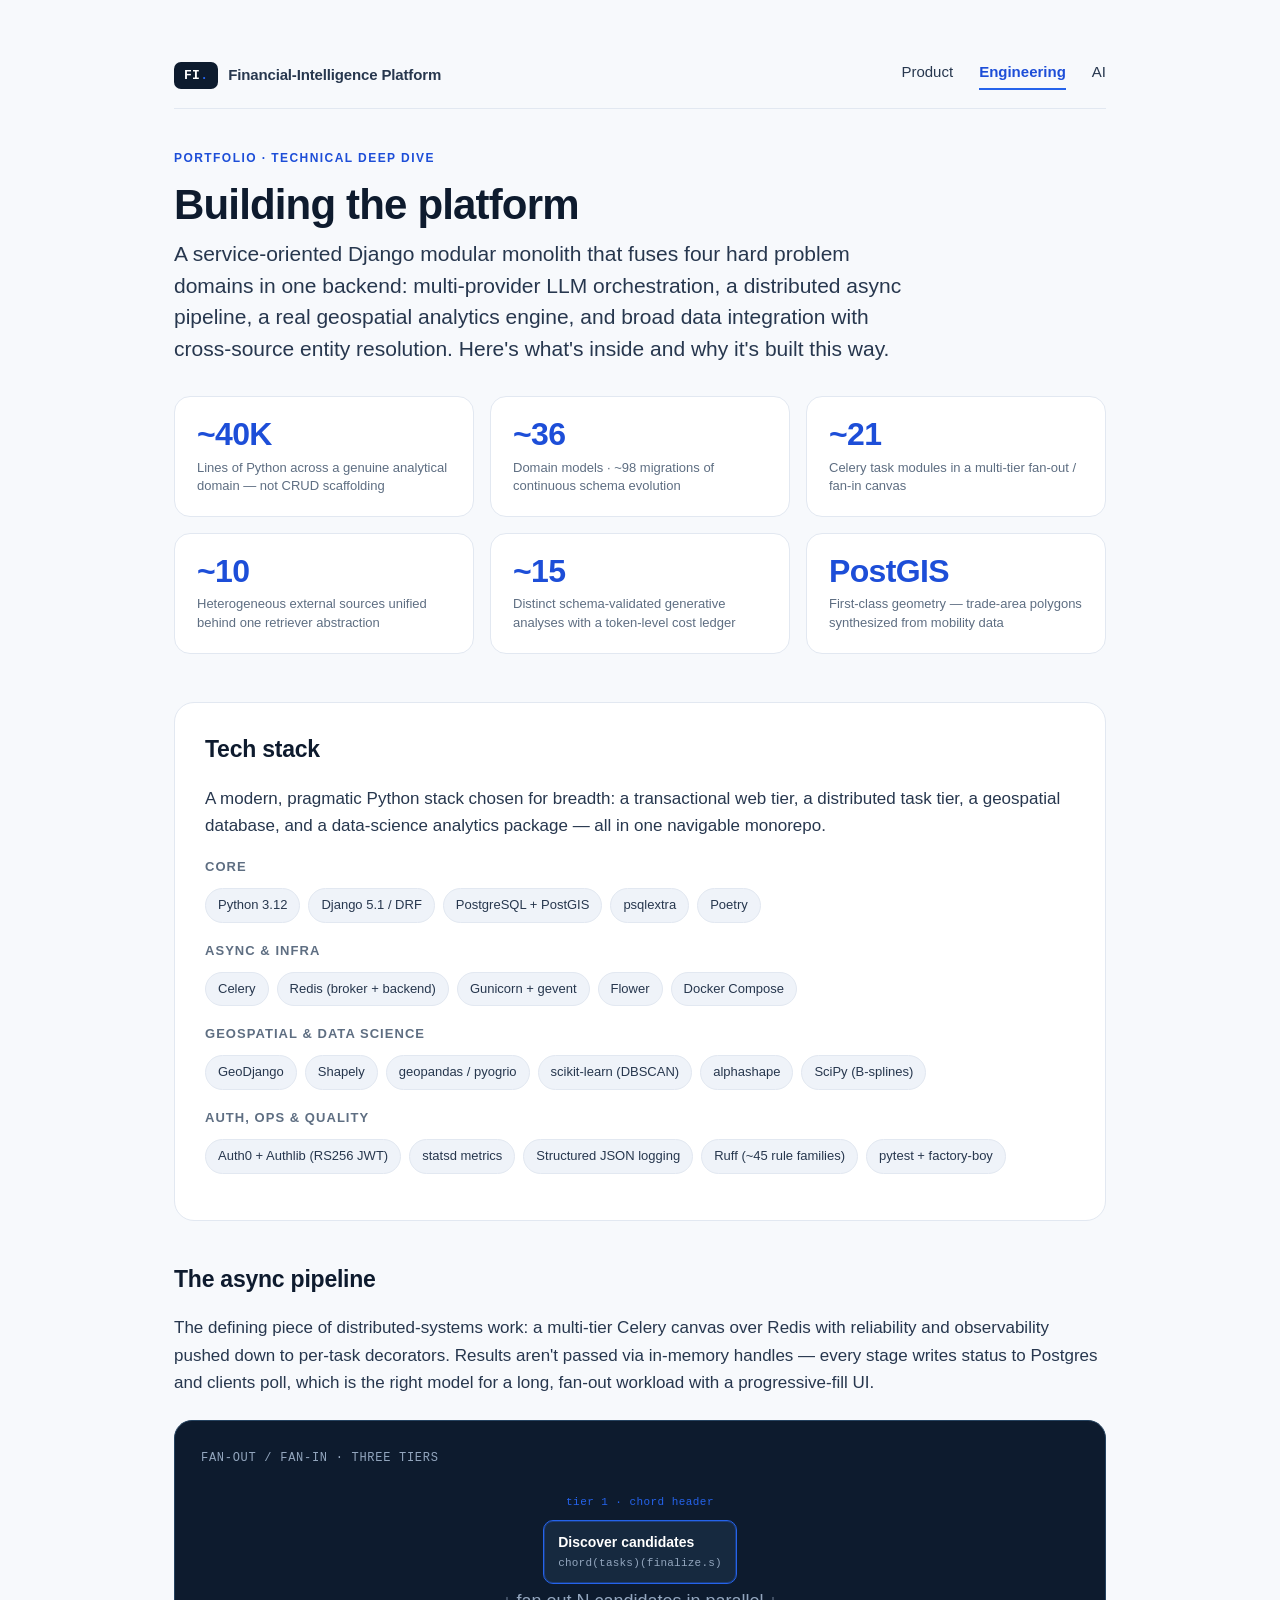
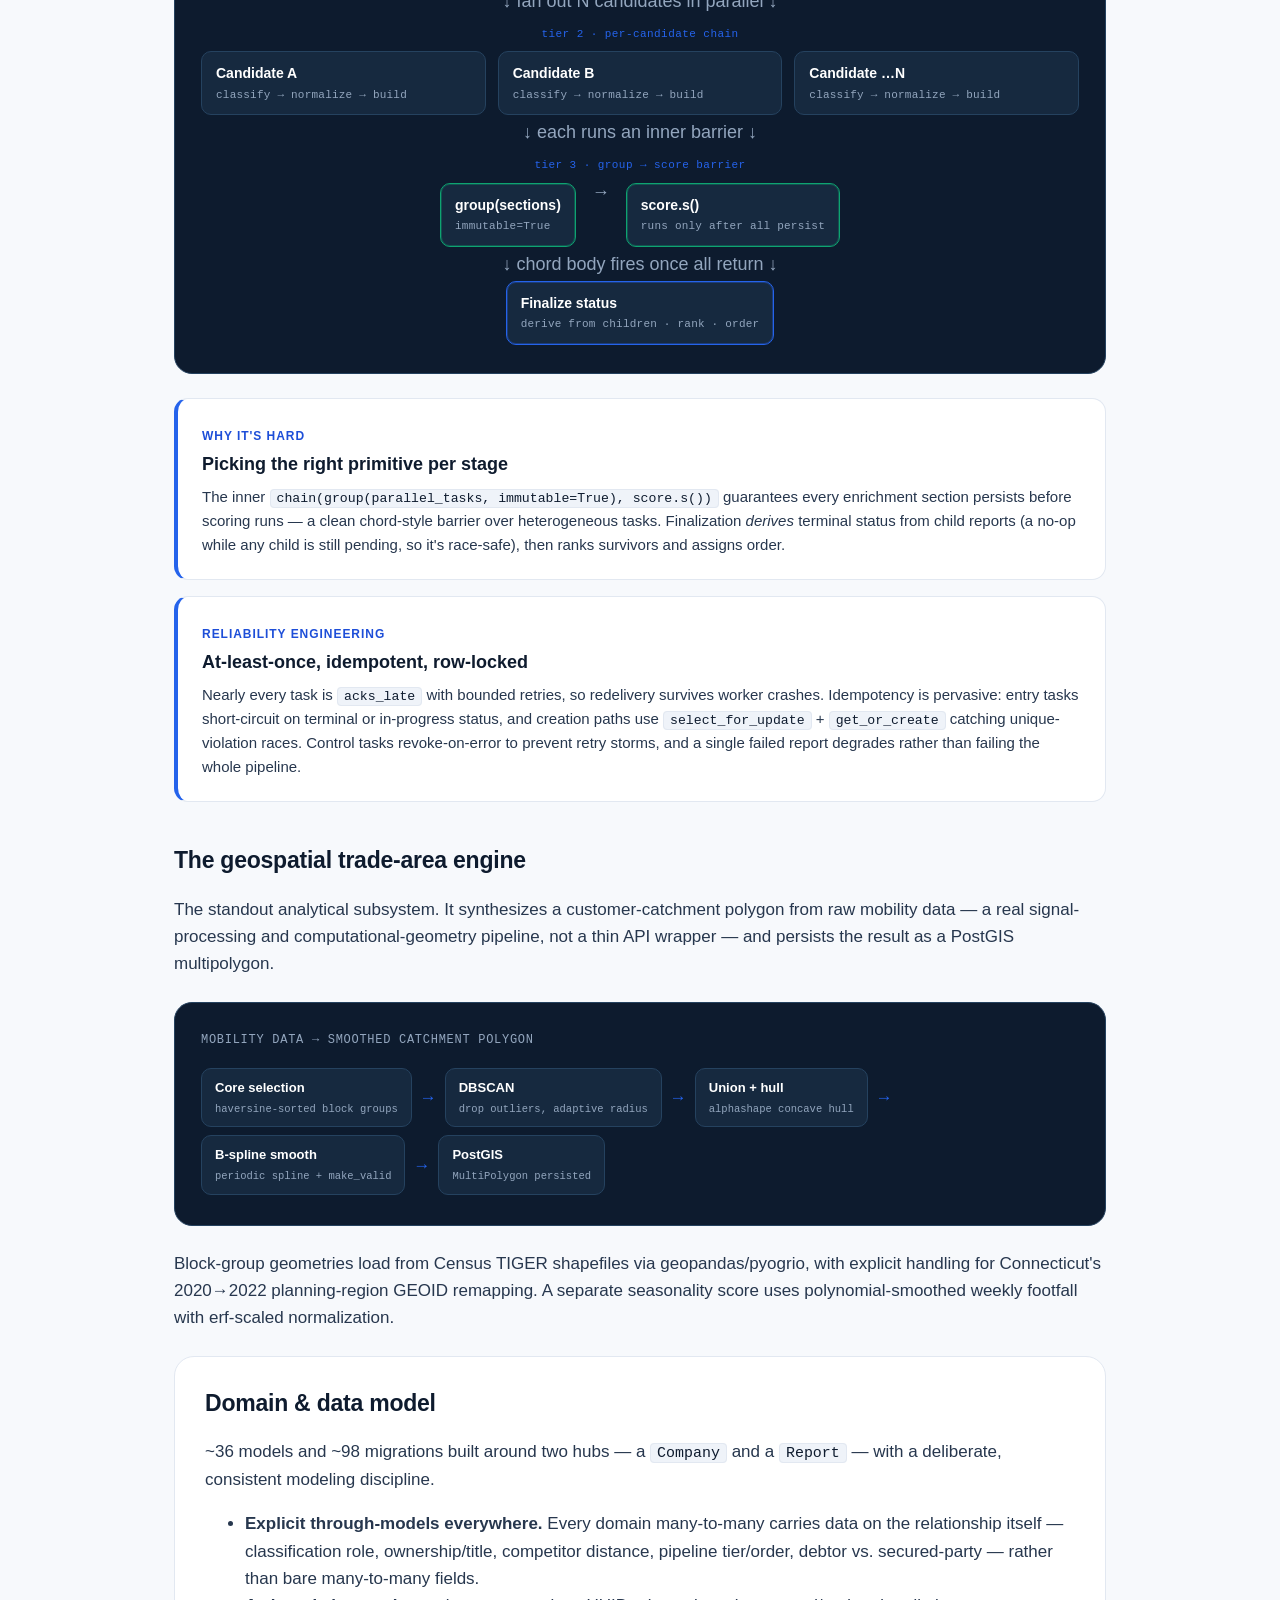
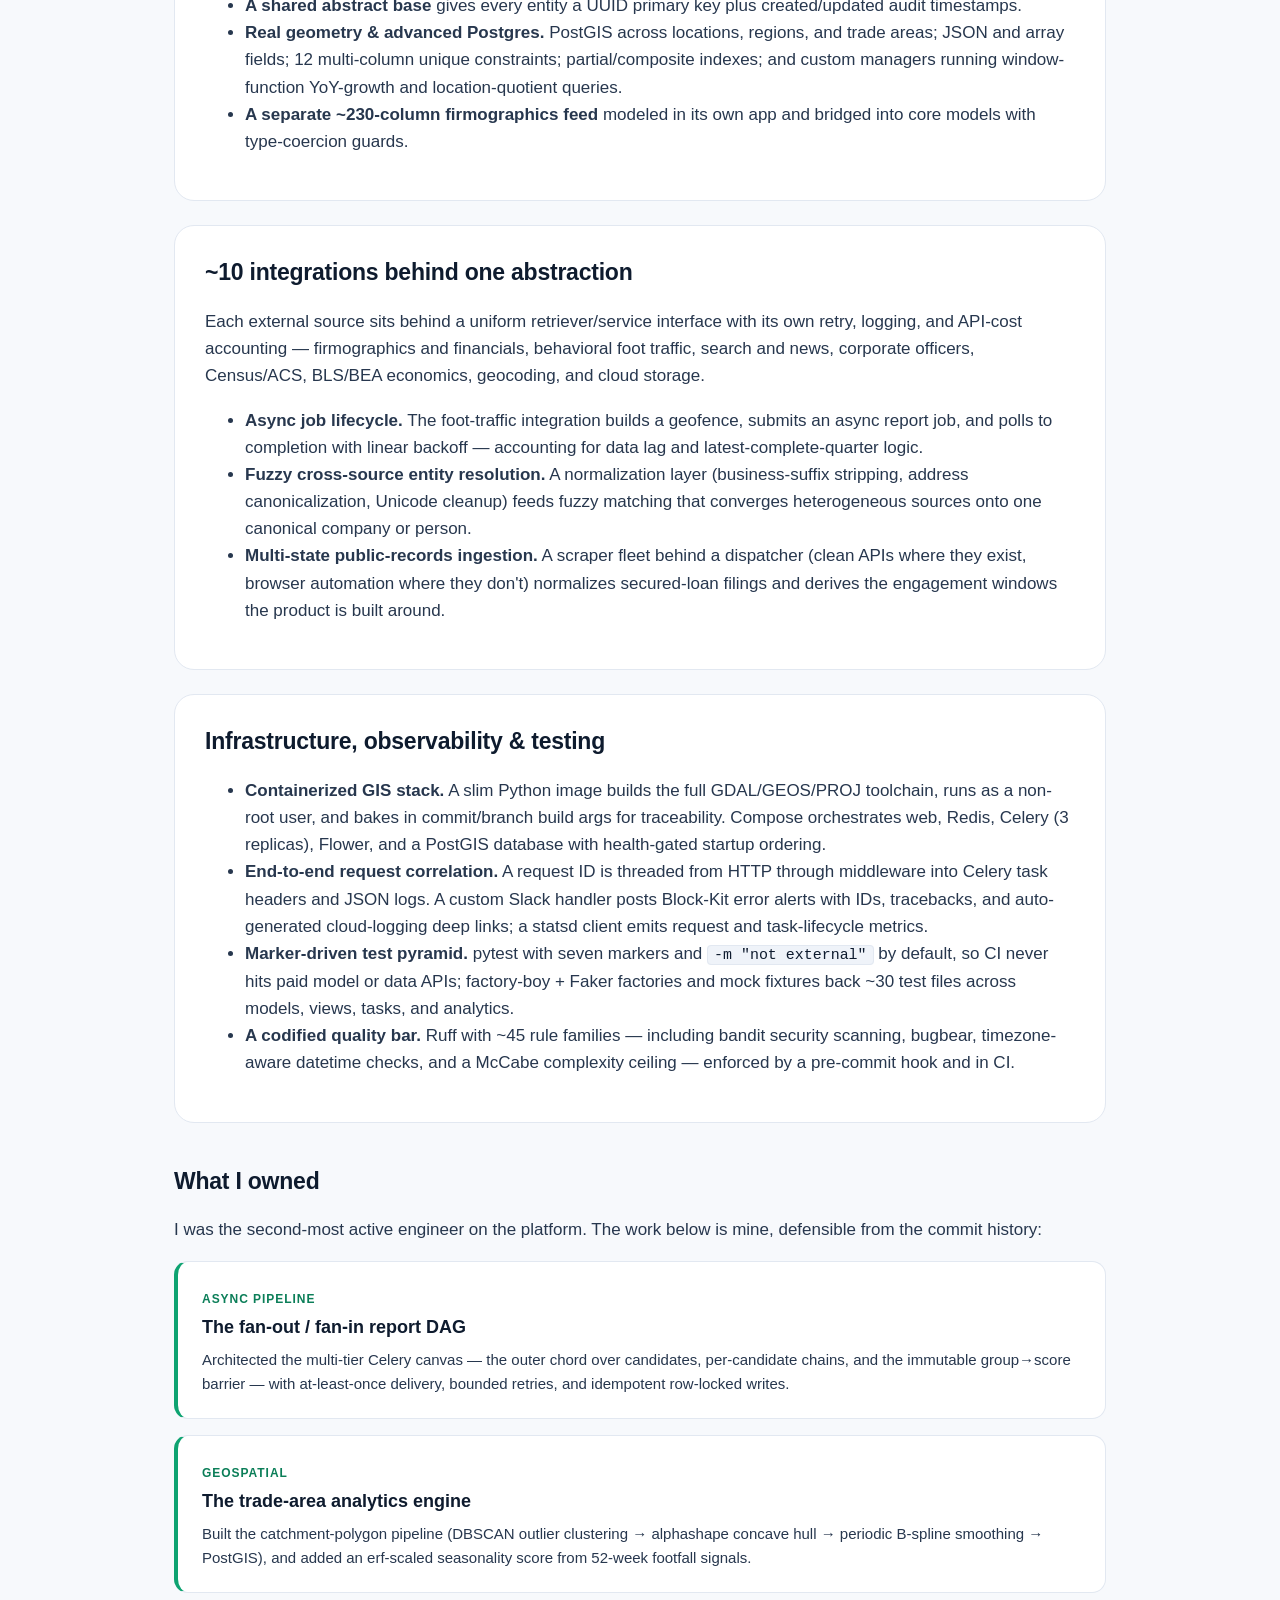
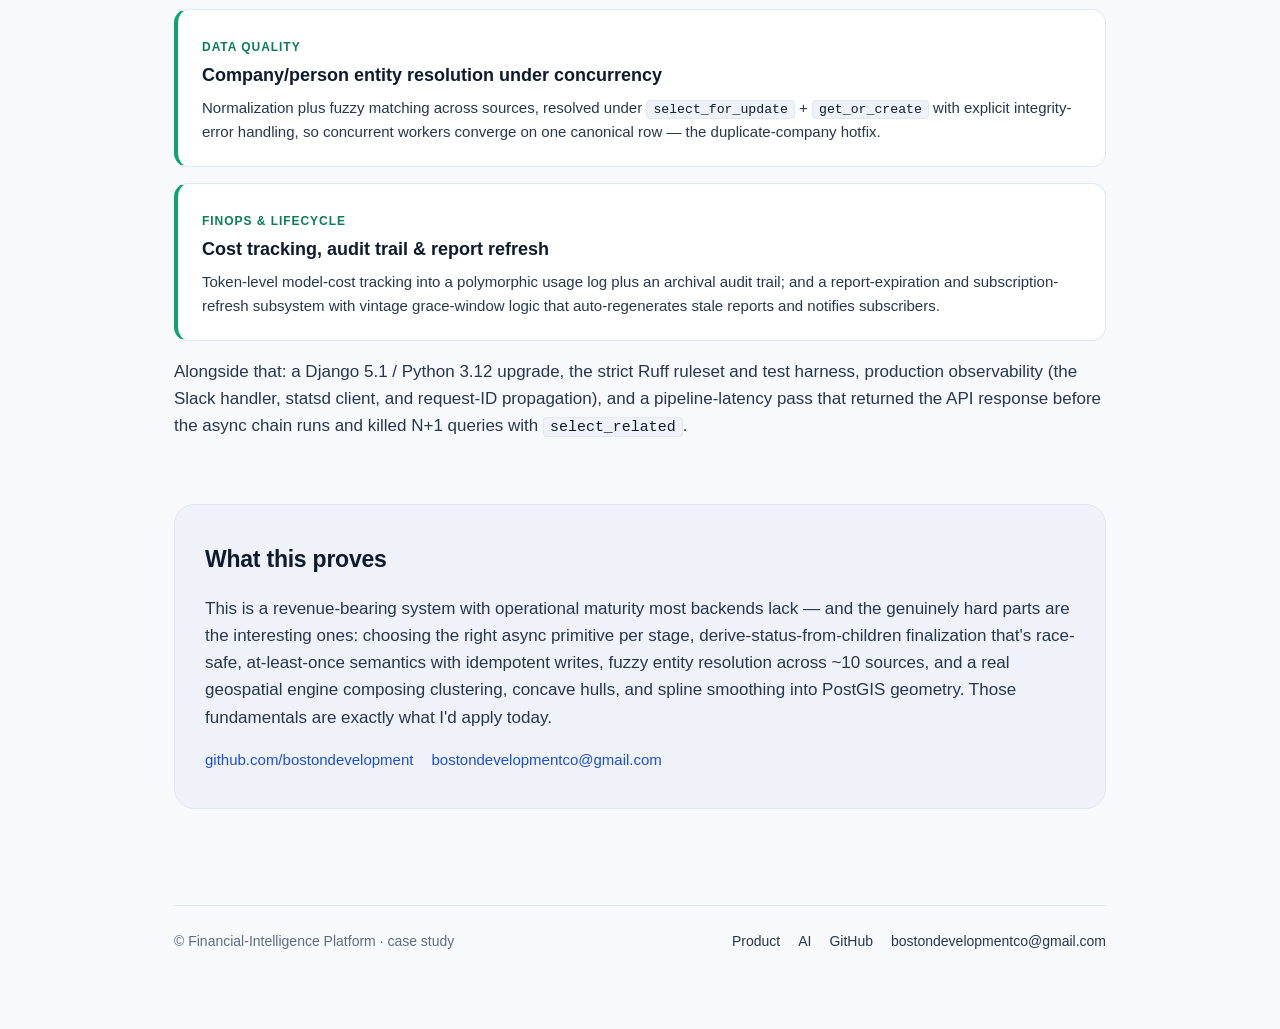
==== engineering.html @ aec8a1c0 "Financial-intelligence platform portfolio site (Product, Engineering, AI)" ====
<!doctype html>
<html lang="en">
  <head>
    <meta charset="utf-8" />
    <meta name="viewport" content="width=device-width, initial-scale=1" />
    <title>Engineering — async pipelines, geospatial analytics, and data fusion at scale</title>
    <meta
      name="description"
      content="How the platform is built: a service-oriented Django modular monolith with a multi-tier Celery fan-out/fan-in pipeline, a real PostGIS geospatial trade-area engine, ~10 external data integrations behind one abstraction, and production-grade observability."
    />
    <link rel="icon" type="image/svg+xml" href="assets/favicon.svg" />
    <meta name="theme-color" content="#0D1B2E" />
    <link rel="stylesheet" href="styles.css" />
  </head>
  <body>
    <main class="page wide">
      <nav class="site-nav" aria-label="Primary">
        <a class="nav-brand" href="index.html" aria-label="Home">
          <span class="brand-mark">FI<span class="dot">.</span></span>
          <span class="brand-text">Financial-Intelligence Platform</span>
        </a>
        <div class="nav-links">
          <a href="index.html">Product</a>
          <a href="engineering.html" class="active">Engineering</a>
          <a href="ai.html">AI</a>
        </div>
      </nav>

      <header>
        <p class="kicker">Portfolio · Technical deep dive</p>
        <h1>Building the platform</h1>
        <p class="page-lede">
          A service-oriented Django modular monolith that fuses four hard
          problem domains in one backend: multi-provider LLM orchestration, a
          distributed async pipeline, a real geospatial analytics engine, and
          broad data integration with cross-source entity resolution. Here's
          what's inside and why it's built this way.
        </p>
      </header>

      <!-- Stat grid ------------------------------------------------------ -->
      <section>
        <div class="stat-grid">
          <div class="stat">
            <span class="stat-num">~40K</span>
            <span class="stat-label">Lines of Python across a genuine analytical domain — not CRUD scaffolding</span>
          </div>
          <div class="stat">
            <span class="stat-num">~36</span>
            <span class="stat-label">Domain models · ~98 migrations of continuous schema evolution</span>
          </div>
          <div class="stat">
            <span class="stat-num">~21</span>
            <span class="stat-label">Celery task modules in a multi-tier fan-out / fan-in canvas</span>
          </div>
          <div class="stat">
            <span class="stat-num">~10</span>
            <span class="stat-label">Heterogeneous external sources unified behind one retriever abstraction</span>
          </div>
          <div class="stat">
            <span class="stat-num">~15</span>
            <span class="stat-label">Distinct schema-validated generative analyses with a token-level cost ledger</span>
          </div>
          <div class="stat">
            <span class="stat-num">PostGIS</span>
            <span class="stat-label">First-class geometry — trade-area polygons synthesized from mobility data</span>
          </div>
        </div>
      </section>

      <!-- Tech stack ----------------------------------------------------- -->
      <section class="card">
        <h2>Tech stack</h2>
        <p>
          A modern, pragmatic Python stack chosen for breadth: a transactional
          web tier, a distributed task tier, a geospatial database, and a
          data-science analytics package — all in one navigable monorepo.
        </p>

        <div class="stack-group">
          <h3>Core</h3>
          <div class="tech-tags">
            <span class="tech-tag">Python 3.12</span>
            <span class="tech-tag">Django 5.1 / DRF</span>
            <span class="tech-tag">PostgreSQL + PostGIS</span>
            <span class="tech-tag">psqlextra</span>
            <span class="tech-tag">Poetry</span>
          </div>
        </div>
        <div class="stack-group">
          <h3>Async &amp; infra</h3>
          <div class="tech-tags">
            <span class="tech-tag">Celery</span>
            <span class="tech-tag">Redis (broker + backend)</span>
            <span class="tech-tag">Gunicorn + gevent</span>
            <span class="tech-tag">Flower</span>
            <span class="tech-tag">Docker Compose</span>
          </div>
        </div>
        <div class="stack-group">
          <h3>Geospatial &amp; data science</h3>
          <div class="tech-tags">
            <span class="tech-tag">GeoDjango</span>
            <span class="tech-tag">Shapely</span>
            <span class="tech-tag">geopandas / pyogrio</span>
            <span class="tech-tag">scikit-learn (DBSCAN)</span>
            <span class="tech-tag">alphashape</span>
            <span class="tech-tag">SciPy (B-splines)</span>
          </div>
        </div>
        <div class="stack-group">
          <h3>Auth, ops &amp; quality</h3>
          <div class="tech-tags">
            <span class="tech-tag">Auth0 + Authlib (RS256 JWT)</span>
            <span class="tech-tag">statsd metrics</span>
            <span class="tech-tag">Structured JSON logging</span>
            <span class="tech-tag">Ruff (~45 rule families)</span>
            <span class="tech-tag">pytest + factory-boy</span>
          </div>
        </div>
      </section>

      <!-- The async DAG -------------------------------------------------- -->
      <section>
        <h2>The async pipeline</h2>
        <p>
          The defining piece of distributed-systems work: a multi-tier Celery
          canvas over Redis with reliability and observability pushed down to
          per-task decorators. Results aren't passed via in-memory handles —
          every stage writes status to Postgres and clients poll, which is the
          right model for a long, fan-out workload with a progressive-fill UI.
        </p>

        <div class="diagram">
          <p class="diagram-cap">Fan-out / fan-in · three tiers</p>
          <div class="dag">
            <div class="rung-label">tier 1 · chord header</div>
            <div class="rung">
              <div class="node accent"><b>Discover candidates</b><small>chord(tasks)(finalize.s)</small></div>
            </div>
            <div class="connector">↓ fan out N candidates in parallel ↓</div>
            <div class="rung-label">tier 2 · per-candidate chain</div>
            <div class="fan">
              <div class="node"><b>Candidate A</b><small>classify → normalize → build</small></div>
              <div class="node"><b>Candidate B</b><small>classify → normalize → build</small></div>
              <div class="node"><b>Candidate …N</b><small>classify → normalize → build</small></div>
            </div>
            <div class="connector">↓ each runs an inner barrier ↓</div>
            <div class="rung-label">tier 3 · group → score barrier</div>
            <div class="rung">
              <div class="node green"><b>group(sections)</b><small>immutable=True</small></div>
              <span class="connector" style="padding:0 4px">→</span>
              <div class="node green"><b>score.s()</b><small>runs only after all persist</small></div>
            </div>
            <div class="connector">↓ chord body fires once all return ↓</div>
            <div class="rung">
              <div class="node accent"><b>Finalize status</b><small>derive from children · rank · order</small></div>
            </div>
          </div>
        </div>

        <div class="engine">
          <span class="engine-num">Why it's hard</span>
          <h3>Picking the right primitive per stage</h3>
          <p>
            The inner <code>chain(group(parallel_tasks, immutable=True),
            score.s())</code> guarantees every enrichment section persists before
            scoring runs — a clean chord-style barrier over heterogeneous tasks.
            Finalization <em>derives</em> terminal status from child reports
            (a no-op while any child is still pending, so it's race-safe), then
            ranks survivors and assigns order.
          </p>
        </div>
        <div class="engine">
          <span class="engine-num">Reliability engineering</span>
          <h3>At-least-once, idempotent, row-locked</h3>
          <p>
            Nearly every task is <code>acks_late</code> with bounded retries, so
            redelivery survives worker crashes. Idempotency is pervasive: entry
            tasks short-circuit on terminal or in-progress status, and creation
            paths use <code>select_for_update</code> + <code>get_or_create</code>
            catching unique-violation races. Control tasks revoke-on-error to
            prevent retry storms, and a single failed report degrades rather than
            failing the whole pipeline.
          </p>
        </div>
      </section>

      <!-- Geospatial engine ---------------------------------------------- -->
      <section>
        <h2>The geospatial trade-area engine</h2>
        <p>
          The standout analytical subsystem. It synthesizes a customer-catchment
          polygon from raw mobility data — a real signal-processing and
          computational-geometry pipeline, not a thin API wrapper — and persists
          the result as a PostGIS multipolygon.
        </p>
        <div class="diagram">
          <p class="diagram-cap">Mobility data → smoothed catchment polygon</p>
          <div class="flow">
            <div class="step"><b>Core selection</b><small>haversine-sorted block groups</small></div>
            <span class="arrow">→</span>
            <div class="step"><b>DBSCAN</b><small>drop outliers, adaptive radius</small></div>
            <span class="arrow">→</span>
            <div class="step"><b>Union + hull</b><small>alphashape concave hull</small></div>
            <span class="arrow">→</span>
            <div class="step"><b>B-spline smooth</b><small>periodic spline + make_valid</small></div>
            <span class="arrow">→</span>
            <div class="step"><b>PostGIS</b><small>MultiPolygon persisted</small></div>
          </div>
        </div>
        <p>
          Block-group geometries load from Census TIGER shapefiles via
          geopandas/pyogrio, with explicit handling for Connecticut's 2020→2022
          planning-region GEOID remapping. A separate seasonality score uses
          polynomial-smoothed weekly footfall with erf-scaled normalization.
        </p>
      </section>

      <!-- Data model & integrations -------------------------------------- -->
      <section class="card">
        <h2>Domain &amp; data model</h2>
        <p>
          ~36 models and ~98 migrations built around two hubs — a
          <code>Company</code> and a <code>Report</code> — with a deliberate,
          consistent modeling discipline.
        </p>
        <ul>
          <li>
            <strong>Explicit through-models everywhere.</strong> Every domain
            many-to-many carries data on the relationship itself — classification
            role, ownership/title, competitor distance, pipeline tier/order,
            debtor vs. secured-party — rather than bare many-to-many fields.
          </li>
          <li>
            <strong>A shared abstract base</strong> gives every entity a UUID
            primary key plus created/updated audit timestamps.
          </li>
          <li>
            <strong>Real geometry &amp; advanced Postgres.</strong> PostGIS
            across locations, regions, and trade areas; JSON and array fields;
            12 multi-column unique constraints; partial/composite indexes; and
            custom managers running window-function YoY-growth and
            location-quotient queries.
          </li>
          <li>
            <strong>A separate ~230-column firmographics feed</strong> modeled
            in its own app and bridged into core models with type-coercion
            guards.
          </li>
        </ul>
      </section>

      <section class="card">
        <h2>~10 integrations behind one abstraction</h2>
        <p>
          Each external source sits behind a uniform retriever/service interface
          with its own retry, logging, and API-cost accounting — firmographics
          and financials, behavioral foot traffic, search and news, corporate
          officers, Census/ACS, BLS/BEA economics, geocoding, and cloud storage.
        </p>
        <ul>
          <li>
            <strong>Async job lifecycle.</strong> The foot-traffic integration
            builds a geofence, submits an async report job, and polls to
            completion with linear backoff — accounting for data lag and
            latest-complete-quarter logic.
          </li>
          <li>
            <strong>Fuzzy cross-source entity resolution.</strong> A
            normalization layer (business-suffix stripping, address
            canonicalization, Unicode cleanup) feeds fuzzy matching that
            converges heterogeneous sources onto one canonical company or person.
          </li>
          <li>
            <strong>Multi-state public-records ingestion.</strong> A scraper
            fleet behind a dispatcher (clean APIs where they exist, browser
            automation where they don't) normalizes secured-loan filings and
            derives the engagement windows the product is built around.
          </li>
        </ul>
      </section>

      <!-- Infra / observability / testing -------------------------------- -->
      <section class="card">
        <h2>Infrastructure, observability &amp; testing</h2>
        <ul>
          <li>
            <strong>Containerized GIS stack.</strong> A slim Python image builds
            the full GDAL/GEOS/PROJ toolchain, runs as a non-root user, and bakes
            in commit/branch build args for traceability. Compose orchestrates
            web, Redis, Celery (3 replicas), Flower, and a PostGIS database with
            health-gated startup ordering.
          </li>
          <li>
            <strong>End-to-end request correlation.</strong> A request ID is
            threaded from HTTP through middleware into Celery task headers and
            JSON logs. A custom Slack handler posts Block-Kit error alerts with
            IDs, tracebacks, and auto-generated cloud-logging deep links; a statsd
            client emits request and task-lifecycle metrics.
          </li>
          <li>
            <strong>Marker-driven test pyramid.</strong> pytest with seven
            markers and <code>-m "not external"</code> by default, so CI never
            hits paid model or data APIs; factory-boy + Faker factories and mock
            fixtures back ~30 test files across models, views, tasks, and
            analytics.
          </li>
          <li>
            <strong>A codified quality bar.</strong> Ruff with ~45 rule families
            — including bandit security scanning, bugbear, timezone-aware
            datetime checks, and a McCabe complexity ceiling — enforced by a
            pre-commit hook and in CI.
          </li>
        </ul>
      </section>

      <!-- My contributions ----------------------------------------------- -->
      <section>
        <h2>What I owned</h2>
        <p>
          I was the second-most active engineer on the platform. The work below
          is mine, defensible from the commit history:
        </p>
        <div class="engine green">
          <span class="engine-num">Async pipeline</span>
          <h3>The fan-out / fan-in report DAG</h3>
          <p>
            Architected the multi-tier Celery canvas — the outer chord over
            candidates, per-candidate chains, and the immutable group→score
            barrier — with at-least-once delivery, bounded retries, and
            idempotent row-locked writes.
          </p>
        </div>
        <div class="engine green">
          <span class="engine-num">Geospatial</span>
          <h3>The trade-area analytics engine</h3>
          <p>
            Built the catchment-polygon pipeline (DBSCAN outlier clustering →
            alphashape concave hull → periodic B-spline smoothing → PostGIS), and
            added an erf-scaled seasonality score from 52-week footfall signals.
          </p>
        </div>
        <div class="engine green">
          <span class="engine-num">Data quality</span>
          <h3>Company/person entity resolution under concurrency</h3>
          <p>
            Normalization plus fuzzy matching across sources, resolved under
            <code>select_for_update</code> + <code>get_or_create</code> with
            explicit integrity-error handling, so concurrent workers converge on
            one canonical row — the duplicate-company hotfix.
          </p>
        </div>
        <div class="engine green">
          <span class="engine-num">FinOps &amp; lifecycle</span>
          <h3>Cost tracking, audit trail &amp; report refresh</h3>
          <p>
            Token-level model-cost tracking into a polymorphic usage log plus an
            archival audit trail; and a report-expiration and subscription-refresh
            subsystem with vintage grace-window logic that auto-regenerates stale
            reports and notifies subscribers.
          </p>
        </div>
        <p>
          Alongside that: a Django 5.1 / Python 3.12 upgrade, the strict Ruff
          ruleset and test harness, production observability (the Slack handler,
          statsd client, and request-ID propagation), and a pipeline-latency pass
          that returned the API response before the async chain runs and killed
          N+1 queries with <code>select_related</code>.
        </p>
      </section>

      <!-- Closing -------------------------------------------------------- -->
      <section class="closing">
        <h2>What this proves</h2>
        <p>
          This is a revenue-bearing system with operational maturity most
          backends lack — and the genuinely hard parts are the interesting ones:
          choosing the right async primitive per stage, derive-status-from-children
          finalization that's race-safe, at-least-once semantics with idempotent
          writes, fuzzy entity resolution across ~10 sources, and a real
          geospatial engine composing clustering, concave hulls, and spline
          smoothing into PostGIS geometry. Those fundamentals are exactly what I'd
          apply today.
        </p>
        <div class="contact-row">
          <a href="https://github.com/bostondevelopment/">github.com/bostondevelopment</a>
          <a href="mailto:bostondevelopmentco@gmail.com">bostondevelopmentco@gmail.com</a>
        </div>
      </section>

      <footer class="site-footer">
        <p>© Financial-Intelligence Platform · case study</p>
        <div class="footer-links">
          <a href="index.html">Product</a>
          <a href="ai.html">AI</a>
          <a href="https://github.com/bostondevelopment/">GitHub</a>
          <a href="mailto:bostondevelopmentco@gmail.com">bostondevelopmentco@gmail.com</a>
        </div>
      </footer>
    </main>
  </body>
</html>
---- styles.css ----
:root {
  /* Fintech palette — cool near-white base, deep-navy ink, an electric-blue
     accent, and dark-navy panels for code / diagram callouts. */
  --ink:        #0E1B2E;   /* text primary — deep navy */
  --ink-soft:   #27374E;   /* body copy */
  --muted:      #5E6E82;   /* secondary text */
  --rule:       #E2E8F1;   /* cool divider */
  --bg:         #F7F9FC;   /* cool near-white page */
  --surface:    #FFFFFF;   /* card surface */
  --surface-cool: #EFF3F9; /* soft cool fill */

  /* Brand accent — electric blue (primary) */
  --accent:      #2563EB;
  --accent-deep: #1D4ED8;  /* hover / pressed */
  --accent-soft: #E7EEFE;  /* light fills */

  /* Positive / score signal — finance green */
  --green:       #0EA371;
  --green-deep:  #0B7E58;
  --green-soft:  #E2F5EE;

  /* Dark panels (code blocks + diagrams) */
  --panel:       #0D1B2E;
  --panel-soft:  #16293F;
  --panel-line:  #25425F;
  --panel-ink:   #E8EFF7;
  --panel-muted: #93A6BE;

  --link: var(--accent-deep);
}

* { box-sizing: border-box; }

html, body {
  margin: 0;
  padding: 0;
  background: var(--bg);
  color: var(--ink);
  font-family: -apple-system, BlinkMacSystemFont, "Segoe UI", Roboto,
    "Helvetica Neue", Arial, sans-serif;
  font-size: 17px;
  line-height: 1.6;
  -webkit-font-smoothing: antialiased;
}

.page {
  max-width: 720px;
  margin: 0 auto;
  padding: 48px 24px 80px;
}
.page.wide { max-width: 980px; }

.prose { max-width: 720px; margin: 0 auto; }

h1 {
  font-size: 42px;
  font-weight: 800;
  letter-spacing: -0.02em;
  margin: 0 0 10px;
  color: var(--ink);
  line-height: 1.1;
}
.lede { color: var(--muted); font-size: 20px; margin: 0; }

h2 {
  font-size: 23px;
  font-weight: 700;
  margin: 40px 0 12px;
  color: var(--ink);
  letter-spacing: -0.01em;
}
h3 { font-size: 17px; font-weight: 700; margin: 24px 0 8px; color: var(--ink); }

p, li { color: var(--ink-soft); }

a { color: var(--link); text-decoration: none; }
a:hover { text-decoration: underline; }

.meta { color: var(--muted); font-size: 14px; margin-top: 4px; }

/* Accent emphasis words */
.accent-b { color: var(--accent-deep); font-weight: 600; }
.accent-g { color: var(--green-deep); font-weight: 600; }

/* Top nav -------------------------------------------------------------- */
.site-nav {
  display: flex;
  align-items: center;
  justify-content: space-between;
  padding: 12px 0 18px;
  border-bottom: 1px solid var(--rule);
  margin-bottom: 40px;
  gap: 16px;
}
.nav-brand {
  display: flex;
  align-items: center;
  gap: 10px;
  color: var(--ink);
}
.nav-brand:hover { text-decoration: none; }
.brand-mark {
  font-family: ui-monospace, SFMono-Regular, Menlo, Consolas, monospace;
  font-weight: 700;
  font-size: 13px;
  letter-spacing: 0.02em;
  color: #fff;
  background: var(--panel);
  border-radius: 7px;
  padding: 7px 10px;
  line-height: 1;
}
.brand-mark .dot { color: var(--accent); }
.brand-text {
  font-size: 15px;
  font-weight: 600;
  color: var(--ink-soft);
  letter-spacing: -0.01em;
}
.nav-links { display: flex; gap: 26px; }
.nav-links a {
  color: var(--ink-soft);
  font-size: 15px;
  padding-bottom: 4px;
  border-bottom: 2px solid transparent;
}
.nav-links a:hover { color: var(--ink); text-decoration: none; }
.nav-links a.active {
  color: var(--accent-deep);
  font-weight: 700;
  border-bottom-color: var(--accent);
}

/* Footer --------------------------------------------------------------- */
.site-footer {
  margin-top: 96px;
  padding-top: 24px;
  border-top: 1px solid var(--rule);
  color: var(--muted);
  font-size: 14px;
  display: flex;
  flex-wrap: wrap;
  gap: 12px 24px;
  justify-content: space-between;
  align-items: baseline;
}
.site-footer p { margin: 0; color: var(--muted); }
.site-footer .footer-links { display: flex; gap: 18px; flex-wrap: wrap; }
.site-footer a { color: var(--ink-soft); }

/* Kicker + page lede --------------------------------------------------- */
.kicker {
  text-transform: uppercase;
  letter-spacing: 0.12em;
  font-size: 12px;
  font-weight: 700;
  color: var(--accent-deep);
  margin-bottom: 14px;
}
.page-lede {
  font-size: 21px;
  line-height: 1.5;
  color: var(--ink-soft);
  max-width: 740px;
  margin: 0 0 8px;
}

/* Hero ----------------------------------------------------------------- */
.hero { margin-bottom: 28px; }
.hero-grid {
  display: grid;
  grid-template-columns: 1.1fr 0.9fr;
  gap: 40px;
  align-items: center;
}
@media (max-width: 760px) {
  .hero-grid { grid-template-columns: 1fr; gap: 24px; }
}

/* CTA row + buttons ---------------------------------------------------- */
.cta-row { display: flex; flex-wrap: wrap; gap: 12px; margin-top: 26px; }
.btn {
  display: inline-block;
  padding: 12px 24px;
  border-radius: 10px;
  font-size: 16px;
  font-weight: 700;
  background: var(--accent);
  color: #fff;
  border: 1px solid var(--accent);
  box-shadow: 0 6px 18px rgba(37, 99, 235, 0.26);
  transition: background-color .15s ease, border-color .15s ease,
    transform .15s ease, box-shadow .15s ease;
}
.btn:hover {
  text-decoration: none;
  background: var(--accent-deep);
  border-color: var(--accent-deep);
  color: #fff;
  transform: translateY(-1px);
  box-shadow: 0 8px 22px rgba(29, 78, 216, 0.32);
}
.btn:active { transform: translateY(0); box-shadow: 0 4px 12px rgba(29, 78, 216, 0.22); }
.btn-secondary {
  background: #fff;
  color: var(--accent-deep);
  border: 1px solid #C9D8F5;
  box-shadow: none;
}
.btn-secondary:hover {
  background: var(--accent-soft);
  color: var(--accent-deep);
  border-color: var(--accent);
  box-shadow: none;
}

/* Feature rows (alternating copy / visual) ----------------------------- */
.feature-row {
  display: grid;
  grid-template-columns: 1fr 1fr;
  gap: 48px;
  align-items: center;
  margin: 56px 0;
}
.feature-row.reverse > .feature-shot { order: 2; }
.feature-row .feature-copy h2 { margin-top: 0; }
.feature-row .feature-copy ol, .feature-row .feature-copy ul { padding-left: 18px; }
.feature-row .feature-copy li { margin: 8px 0; }
@media (max-width: 760px) {
  .feature-row { grid-template-columns: 1fr; gap: 28px; }
  .feature-row.reverse > .feature-shot { order: 0; }
}

/* Stat grid ------------------------------------------------------------ */
.stat-grid {
  display: grid;
  grid-template-columns: repeat(3, 1fr);
  gap: 16px;
  margin: 32px 0 48px;
}
.stat {
  background: var(--surface);
  border: 1px solid var(--rule);
  border-radius: 16px;
  padding: 20px 22px;
}
.stat-num {
  font-size: 32px; font-weight: 800; letter-spacing: -0.02em;
  color: var(--accent-deep); display: block; line-height: 1.1;
  font-variant-numeric: tabular-nums;
}
.stat-label { font-size: 13px; color: var(--muted); margin-top: 6px; display: block; line-height: 1.45; }
@media (max-width: 720px) { .stat-grid { grid-template-columns: 1fr 1fr; } }

/* Cards ---------------------------------------------------------------- */
.card {
  background: var(--surface);
  border: 1px solid var(--rule);
  border-radius: 20px;
  padding: 28px 30px;
  margin: 24px 0;
}
.card > h2:first-child, .card > h3:first-child { margin-top: 0; }

/* Persona grid --------------------------------------------------------- */
.persona-grid {
  display: grid;
  grid-template-columns: repeat(3, 1fr);
  gap: 16px;
  margin: 24px 0;
}
.persona {
  background: var(--surface);
  border: 1px solid var(--rule);
  border-top: 3px solid var(--accent);
  border-radius: 14px;
  padding: 18px 20px;
}
.persona h3 { margin: 0 0 6px; font-size: 16px; }
.persona p { margin: 0; font-size: 14px; color: var(--muted); }
@media (max-width: 720px) { .persona-grid { grid-template-columns: 1fr; } }

/* Engine cards (the hard parts) --------------------------------------- */
.engine {
  background: var(--surface);
  border: 1px solid var(--rule);
  border-left: 4px solid var(--accent);
  border-radius: 14px;
  padding: 22px 24px;
  margin: 16px 0;
}
.engine h3 { margin: 0 0 6px; font-size: 18px; }
.engine .engine-num {
  display: inline-block;
  font-size: 12px; font-weight: 800; letter-spacing: .08em;
  color: var(--accent-deep);
  text-transform: uppercase;
  margin-bottom: 4px;
}
.engine p { margin: 0; font-size: 15px; }
.engine.green { border-left-color: var(--green); }
.engine.green .engine-num { color: var(--green-deep); }

/* Tech stack groups + pills ------------------------------------------- */
.stack-group { margin: 18px 0; }
.stack-group h3 {
  font-size: 13px; text-transform: uppercase; letter-spacing: 0.08em;
  color: var(--muted); margin: 0 0 10px; font-weight: 700;
}
.tech-tags { display: flex; flex-wrap: wrap; gap: 8px; }
.tech-tag {
  display: inline-block;
  padding: 6px 12px;
  border-radius: 999px;
  background: var(--surface-cool);
  border: 1px solid var(--rule);
  font-size: 13px;
  color: var(--ink-soft);
  font-variant-numeric: tabular-nums;
}

/* Pipeline stages ------------------------------------------------------ */
.pipeline { margin: 16px 0 8px; padding: 0; list-style: none; counter-reset: stage; }
.pipeline-stage { position: relative; padding: 12px 0 20px 56px; counter-increment: stage; }
.pipeline-stage::before {
  content: counter(stage);
  position: absolute; left: 0; top: 8px;
  width: 36px; height: 36px; border-radius: 50%;
  background: var(--accent-deep); color: #fff;
  font-size: 14px; font-weight: 700;
  display: flex; align-items: center; justify-content: center;
}
.pipeline-stage::after {
  content: ""; position: absolute; left: 17px; top: 50px; bottom: -4px;
  width: 2px; background: var(--rule);
}
.pipeline-stage:last-child::after { display: none; }
.pipeline-stage h3 { margin: 0 0 4px; font-size: 16px; }
.pipeline-stage p { margin: 0; font-size: 15px; }

/* Dark diagram panels -------------------------------------------------- */
.diagram {
  background: var(--panel);
  border: 1px solid var(--panel-line);
  border-radius: 18px;
  padding: 28px 26px;
  margin: 24px 0;
  color: var(--panel-ink);
}
.diagram h2, .diagram h3 { color: #fff; }
.diagram .diagram-cap {
  font-family: ui-monospace, SFMono-Regular, Menlo, Consolas, monospace;
  font-size: 12px; letter-spacing: 0.06em; text-transform: uppercase;
  color: var(--panel-muted); margin: 0 0 18px;
}
.diagram p { color: var(--panel-ink); }

/* node boxes used by the DAG + geo diagrams */
.node {
  display: inline-flex;
  flex-direction: column;
  gap: 2px;
  background: var(--panel-soft);
  border: 1px solid var(--panel-line);
  border-radius: 10px;
  padding: 10px 14px;
  font-size: 14px;
  color: var(--panel-ink);
  text-align: left;
  min-width: 0;
}
.node b { font-size: 14px; color: #fff; font-weight: 700; }
.node small {
  font-family: ui-monospace, SFMono-Regular, Menlo, Consolas, monospace;
  font-size: 11px; color: var(--panel-muted); letter-spacing: 0.02em;
}
.node.accent { border-color: var(--accent); box-shadow: inset 0 0 0 1px rgba(37,99,235,.35); }
.node.green  { border-color: var(--green); box-shadow: inset 0 0 0 1px rgba(14,163,113,.35); }

/* DAG layout: header → fan-out → barrier */
.dag { display: flex; flex-direction: column; align-items: center; gap: 6px; }
.dag .rung { display: flex; justify-content: center; flex-wrap: wrap; gap: 12px; }
.dag .fan {
  display: grid;
  grid-template-columns: repeat(3, minmax(0, 1fr));
  gap: 12px;
  width: 100%;
}
.dag .connector {
  color: var(--panel-muted);
  font-size: 18px;
  line-height: 1;
  padding: 2px 0;
}
.dag .rung-label {
  font-family: ui-monospace, SFMono-Regular, Menlo, Consolas, monospace;
  font-size: 11px; color: var(--accent);
  letter-spacing: 0.04em; margin: 8px 0 2px;
}
.dag .fan.cols-4 { grid-template-columns: repeat(4, minmax(0, 1fr)); }
@media (max-width: 640px) { .dag .fan, .dag .fan.cols-4 { grid-template-columns: 1fr; } }

/* Node grid (modality fusion) + converge marker */
.node-grid { display: grid; grid-template-columns: repeat(2, 1fr); gap: 12px; }
.node-grid .node { display: flex; }
.converge { text-align: center; color: var(--panel-muted); font-size: 18px; margin: 12px 0 10px; }
@media (max-width: 640px) { .node-grid { grid-template-columns: 1fr; } }

/* Flow chips (horizontal arrow sequence, e.g. geo pipeline) ------------ */
.flow {
  display: flex; flex-wrap: wrap; align-items: stretch; gap: 8px;
  margin: 6px 0 2px;
}
.flow .step {
  background: var(--panel-soft);
  border: 1px solid var(--panel-line);
  border-radius: 10px;
  padding: 9px 13px;
  font-size: 13px;
  color: var(--panel-ink);
  display: flex; flex-direction: column; gap: 2px;
}
.flow .step b { color: #fff; font-size: 13px; }
.flow .step small {
  font-family: ui-monospace, SFMono-Regular, Menlo, Consolas, monospace;
  font-size: 10.5px; color: var(--panel-muted);
}
.flow .arrow { align-self: center; color: var(--accent); font-weight: 700; }
@media (max-width: 640px) {
  .flow { flex-direction: column; }
  .flow .arrow { transform: rotate(90deg); align-self: flex-start; margin-left: 14px; }
}

/* Inline code ---------------------------------------------------------- */
code.path, code {
  font-family: ui-monospace, SFMono-Regular, Menlo, Consolas, monospace;
  font-size: 0.88em;
  background: var(--surface-cool);
  border: 1px solid var(--rule);
  border-radius: 4px;
  padding: 1px 6px;
  color: var(--ink);
  overflow-wrap: anywhere;
  word-break: break-word;
}
.diagram code { background: var(--panel-soft); border-color: var(--panel-line); color: var(--panel-ink); }

/* Callout -------------------------------------------------------------- */
.callout {
  background: var(--accent-soft);
  border-left: 3px solid var(--accent);
  padding: 14px 18px;
  margin: 20px 0;
  border-radius: 8px;
}
.callout p { margin: 0; color: var(--ink); }
.callout.green { background: var(--green-soft); border-left-color: var(--green); }

/* Tables --------------------------------------------------------------- */
table { width: 100%; border-collapse: collapse; margin: 16px 0 24px; font-size: 15px; }
th, td { text-align: left; padding: 10px 12px; border-bottom: 1px solid var(--rule); vertical-align: top; }
th { font-weight: 700; color: var(--ink); background: var(--surface-cool); }

/* Closing block -------------------------------------------------------- */
.closing {
  margin-top: 64px;
  padding: 36px 30px;
  background: var(--surface-cool);
  border-radius: 20px;
  border: 1px solid var(--rule);
}
.closing h2 { margin-top: 0; }
.closing .contact-row { display: flex; flex-wrap: wrap; gap: 18px; margin-top: 16px; font-size: 15px; }

/* Responsive ----------------------------------------------------------- */
@media (max-width: 640px) {
  .page { padding: 32px 20px 64px; }
  .site-nav { padding: 10px 0 14px; margin-bottom: 28px; }
  .nav-links { gap: 18px; }
  .nav-links a { font-size: 14px; }
  h1 { font-size: 34px; }
  .page-lede { font-size: 19px; }
  .lede { font-size: 18px; }
  h2 { font-size: 21px; }
  .stat-num { font-size: 28px; }
  .card { padding: 22px 20px; border-radius: 16px; }
  .diagram { padding: 22px 18px; }
  .closing { padding: 28px 22px; }
  .pipeline-stage { padding-left: 48px; }
}
@media (max-width: 420px) {
  .page { padding: 24px 16px 56px; }
  .site-nav { flex-direction: column; align-items: center; gap: 12px; }
  .nav-links { flex-wrap: wrap; justify-content: center; gap: 8px 20px; width: 100%; }
  h1 { font-size: 30px; }
  .cta-row { flex-direction: column; align-items: stretch; }
  .btn { text-align: center; }
  .stat-grid { grid-template-columns: 1fr; }
  .site-footer { flex-direction: column; align-items: center; text-align: center; gap: 10px; }
  .site-footer .footer-links { justify-content: center; }
}
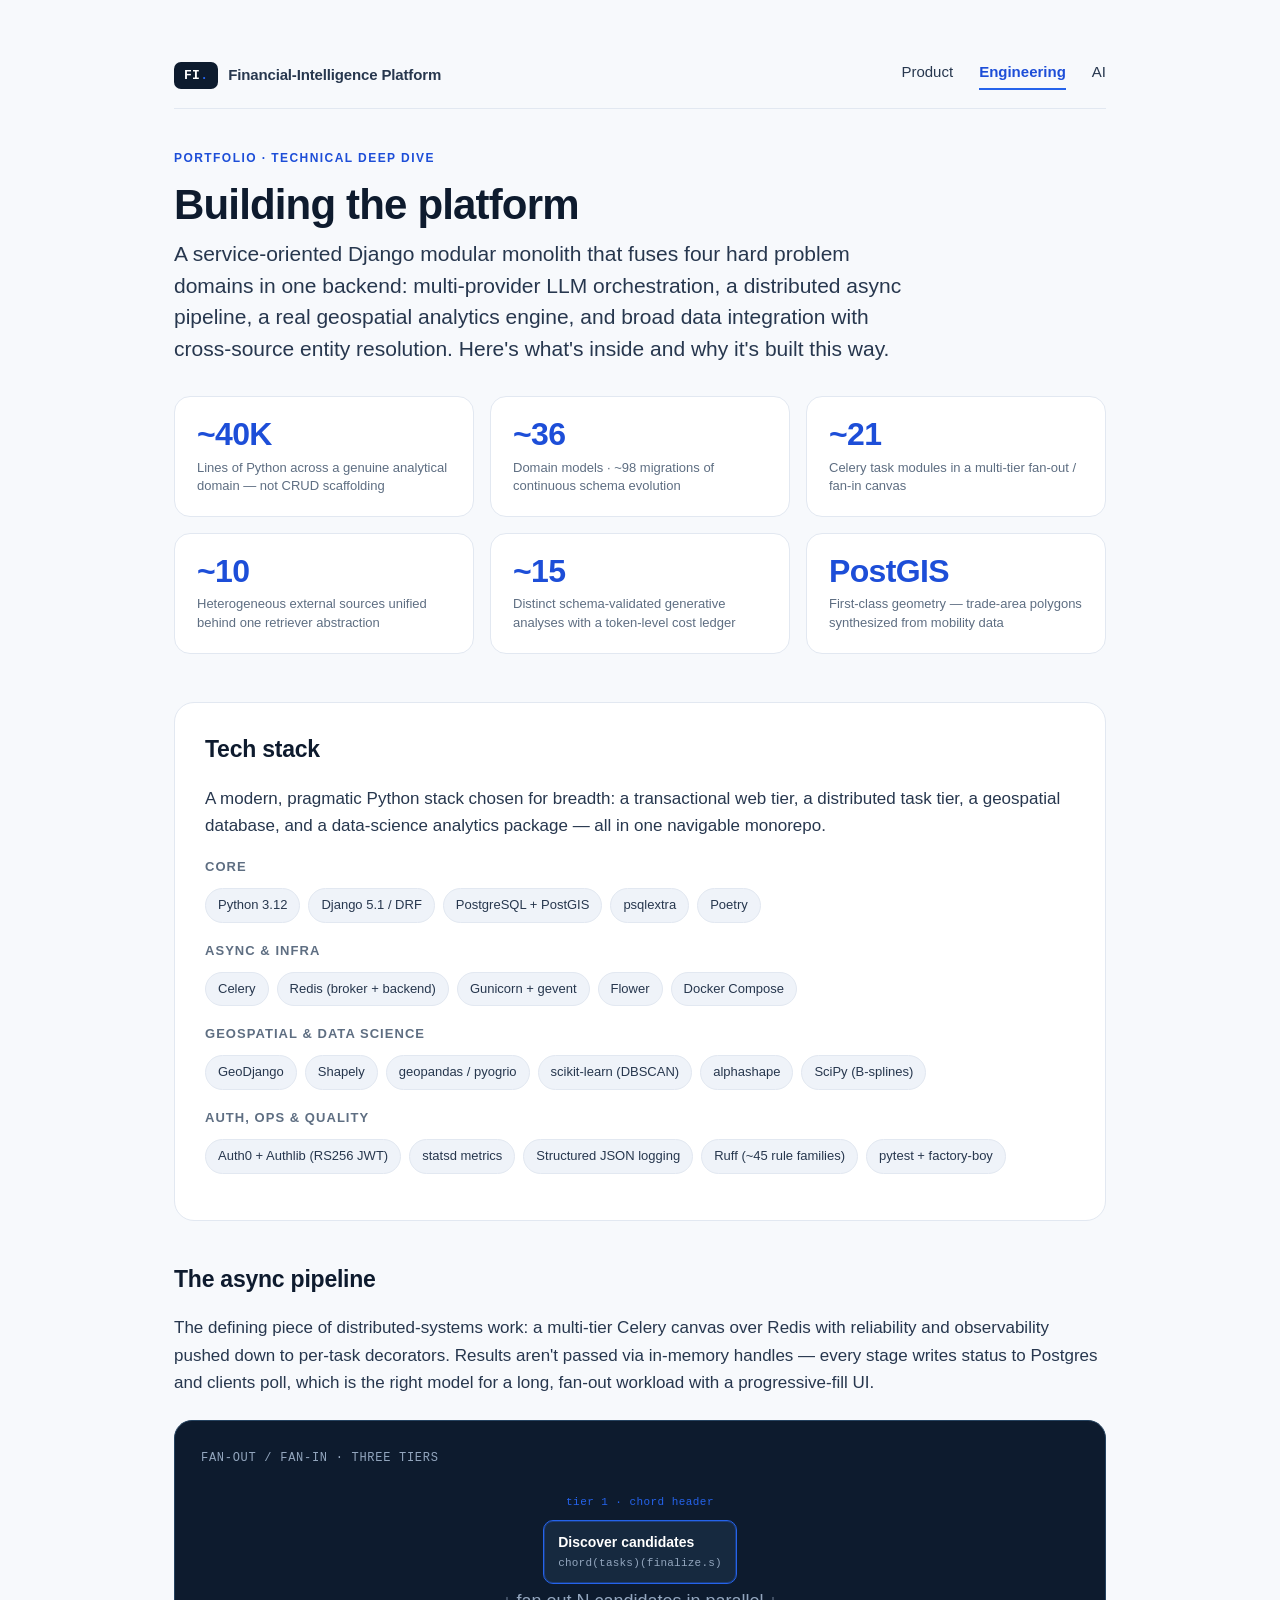
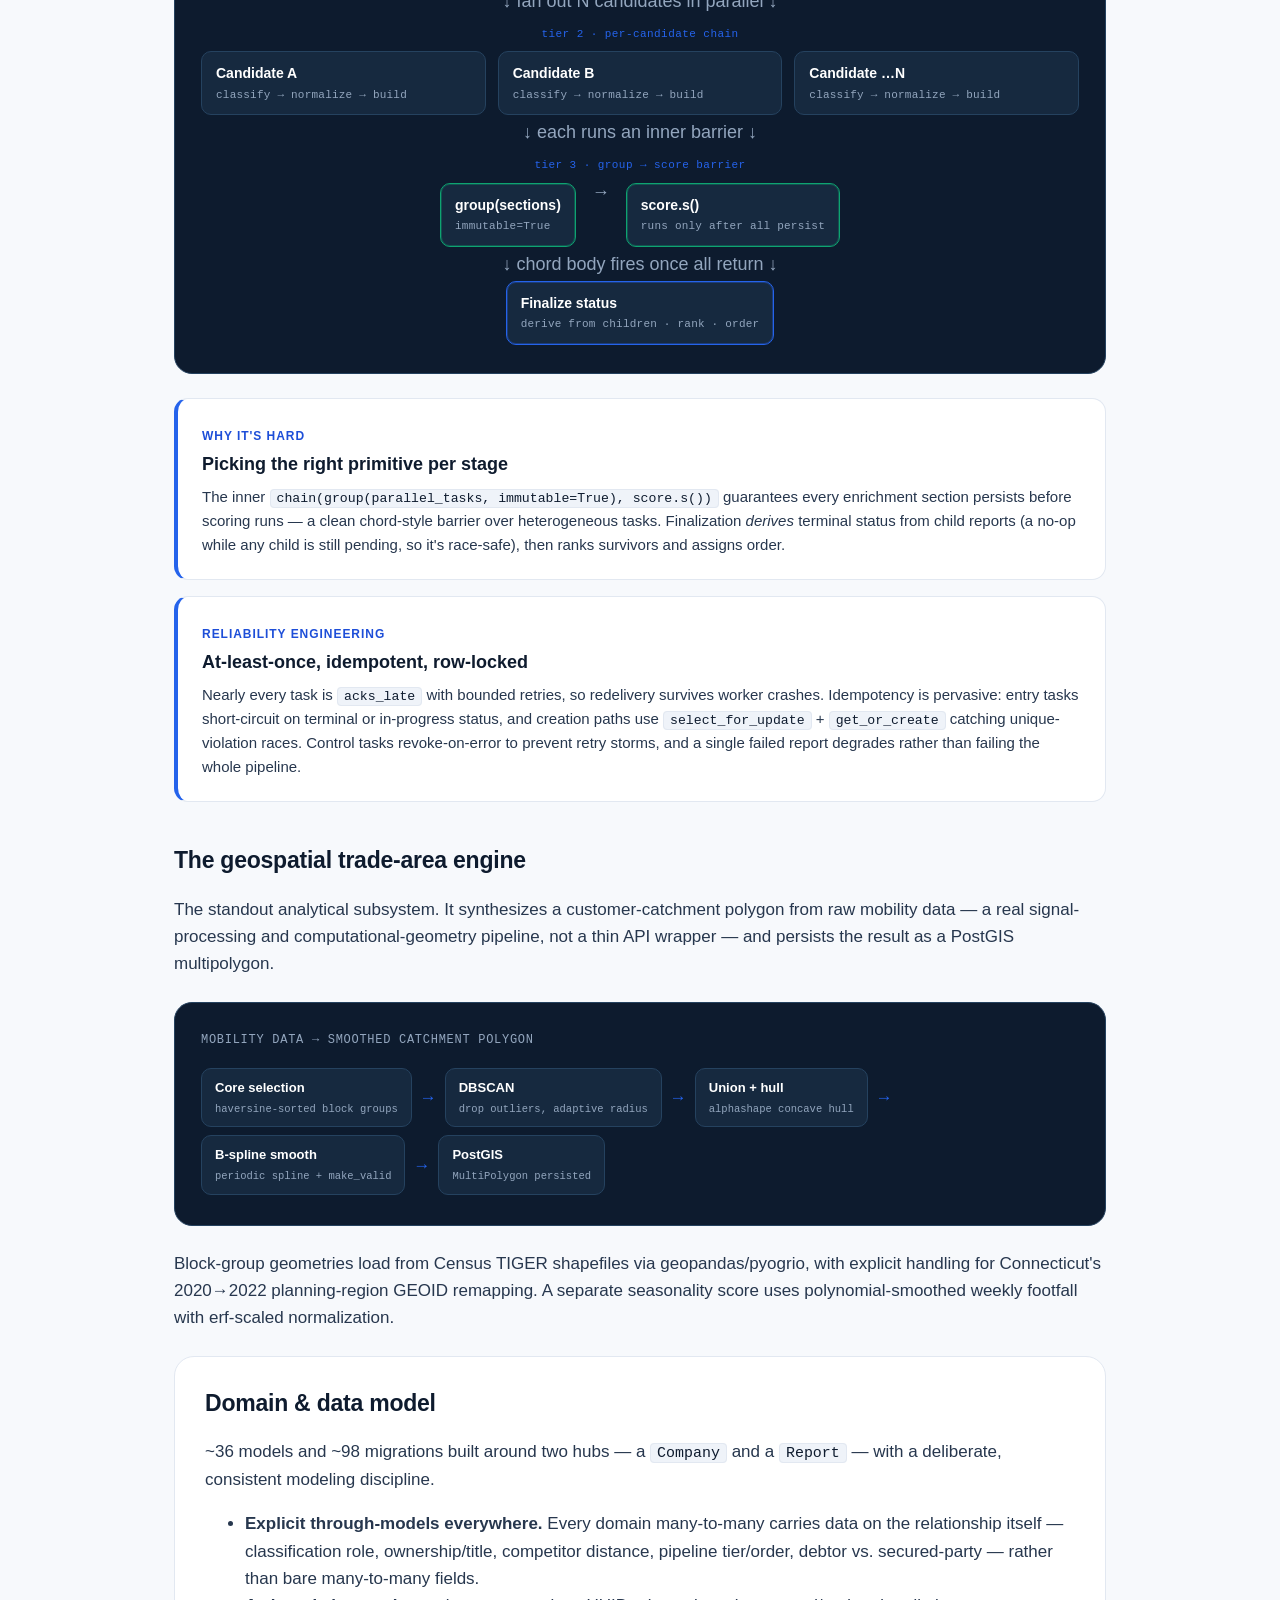
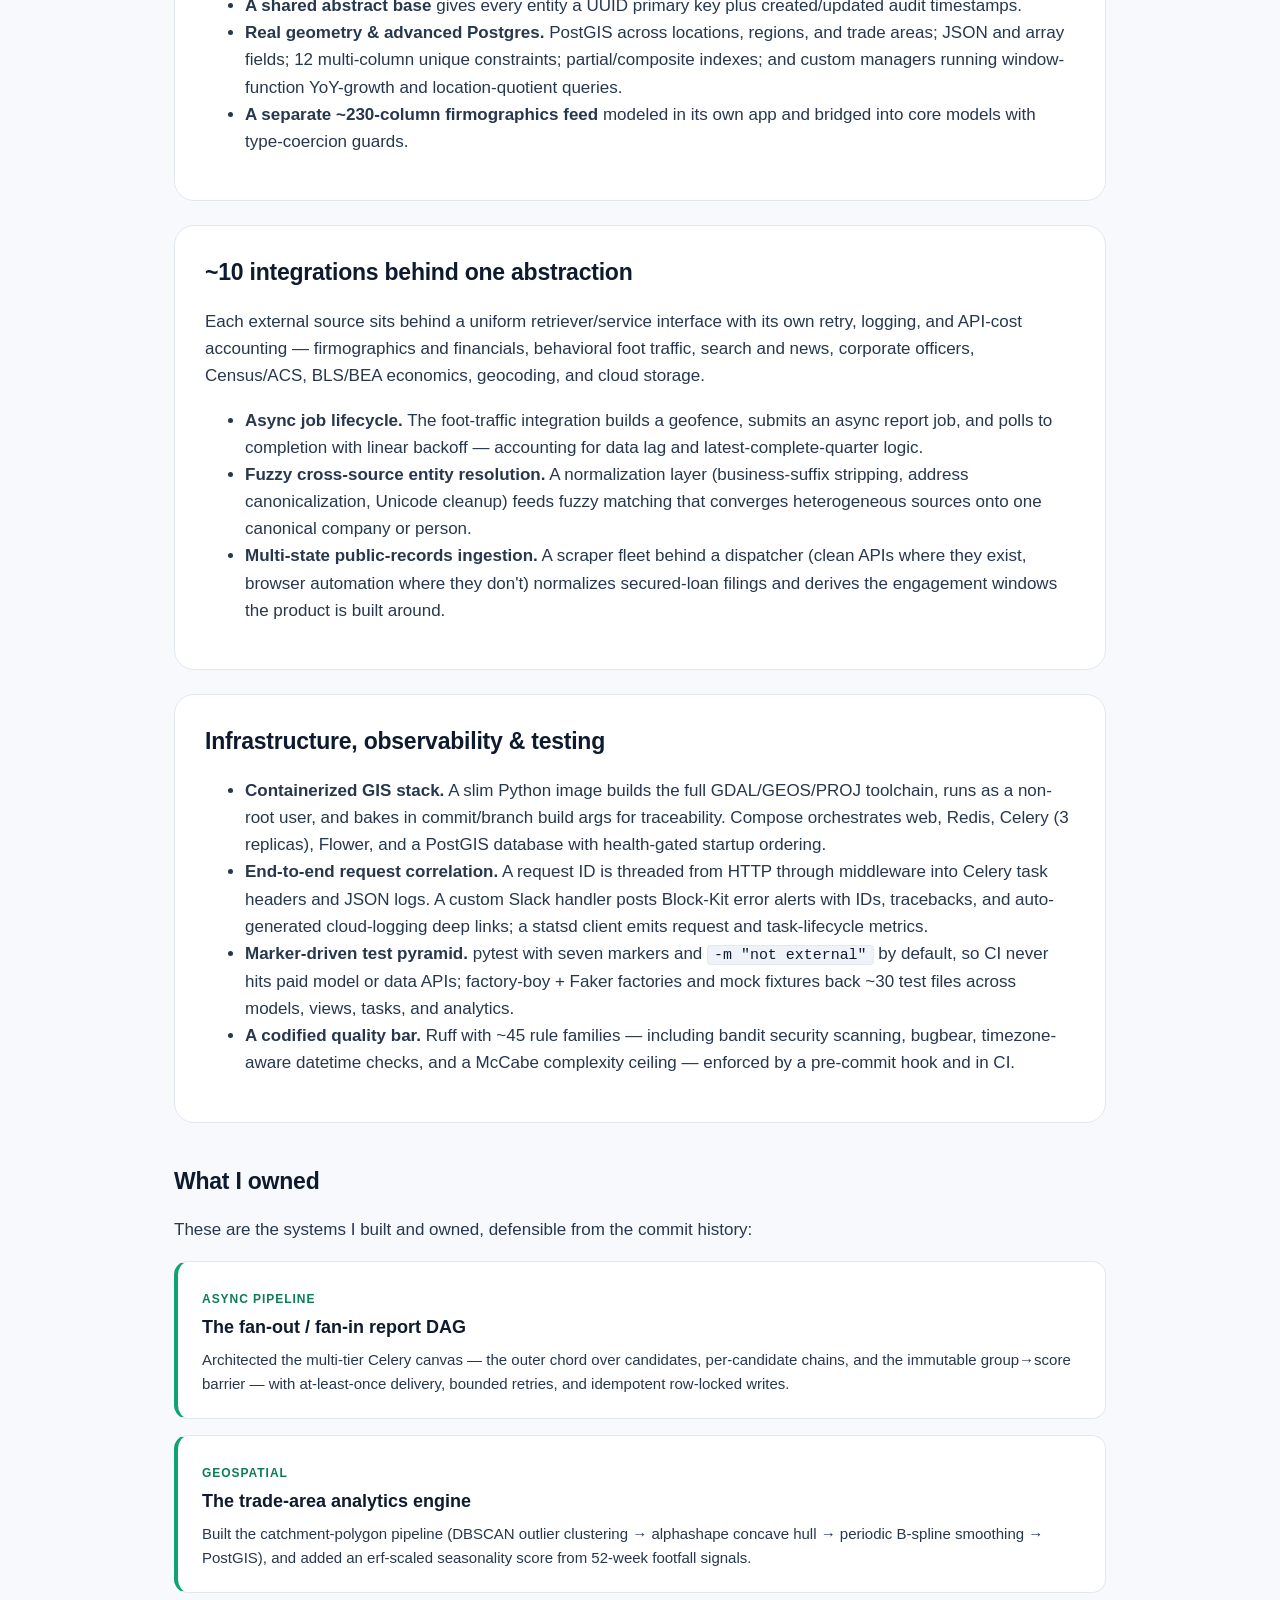
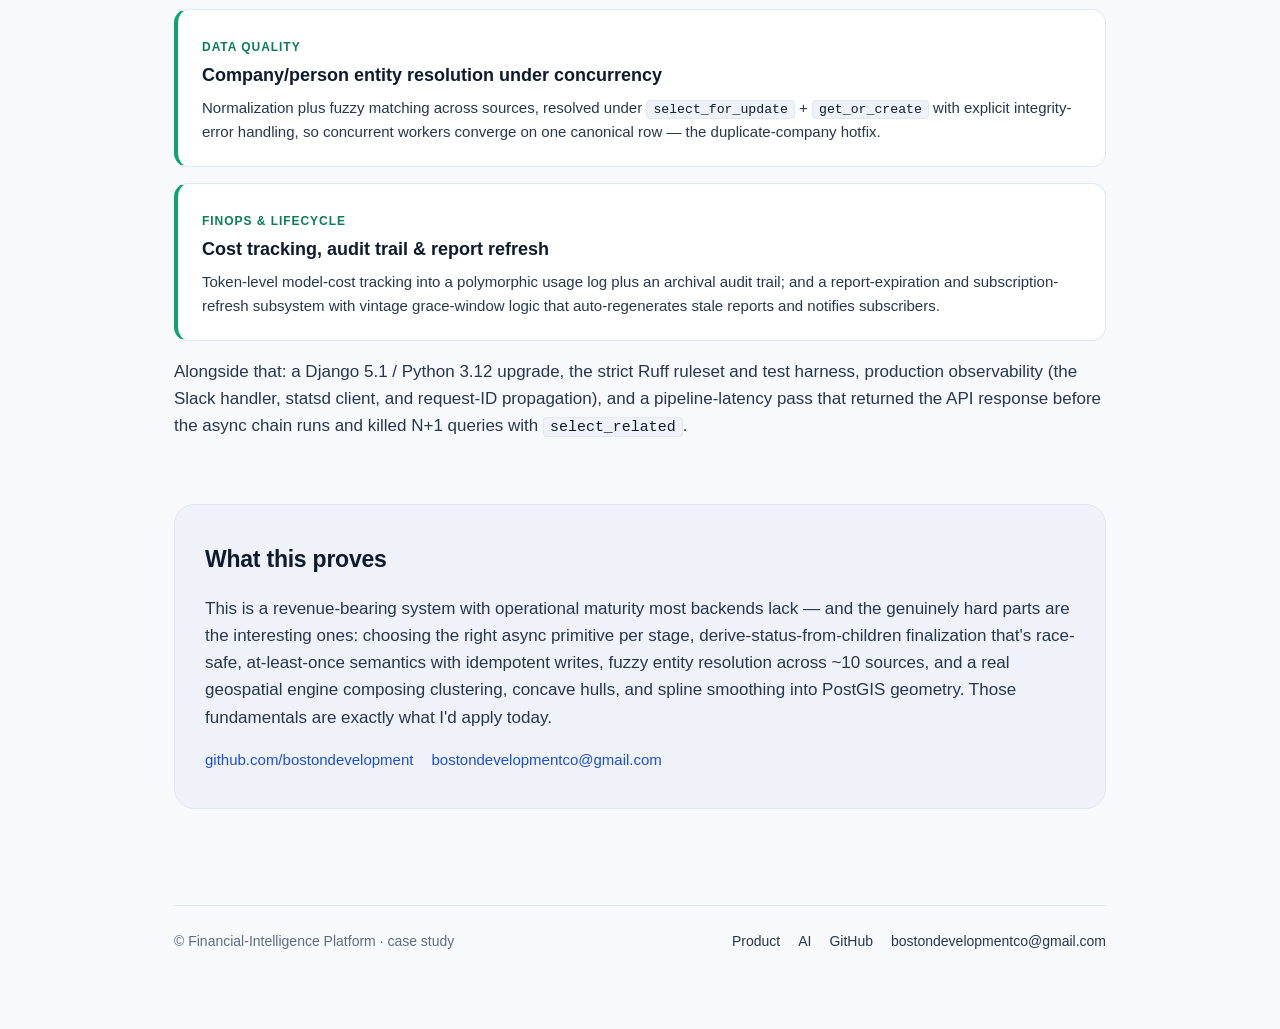
==== commit 3e6526cf: "Frame contributions as solely mine; drop team/ranking references" ====
--- a/engineering.html
+++ b/engineering.html
@@ -319,8 +319,8 @@
       <section>
         <h2>What I owned</h2>
         <p>
-          I was the second-most active engineer on the platform. The work below
-          is mine, defensible from the commit history:
+          These are the systems I built and owned, defensible from the commit
+          history:
         </p>
         <div class="engine green">
           <span class="engine-num">Async pipeline</span>
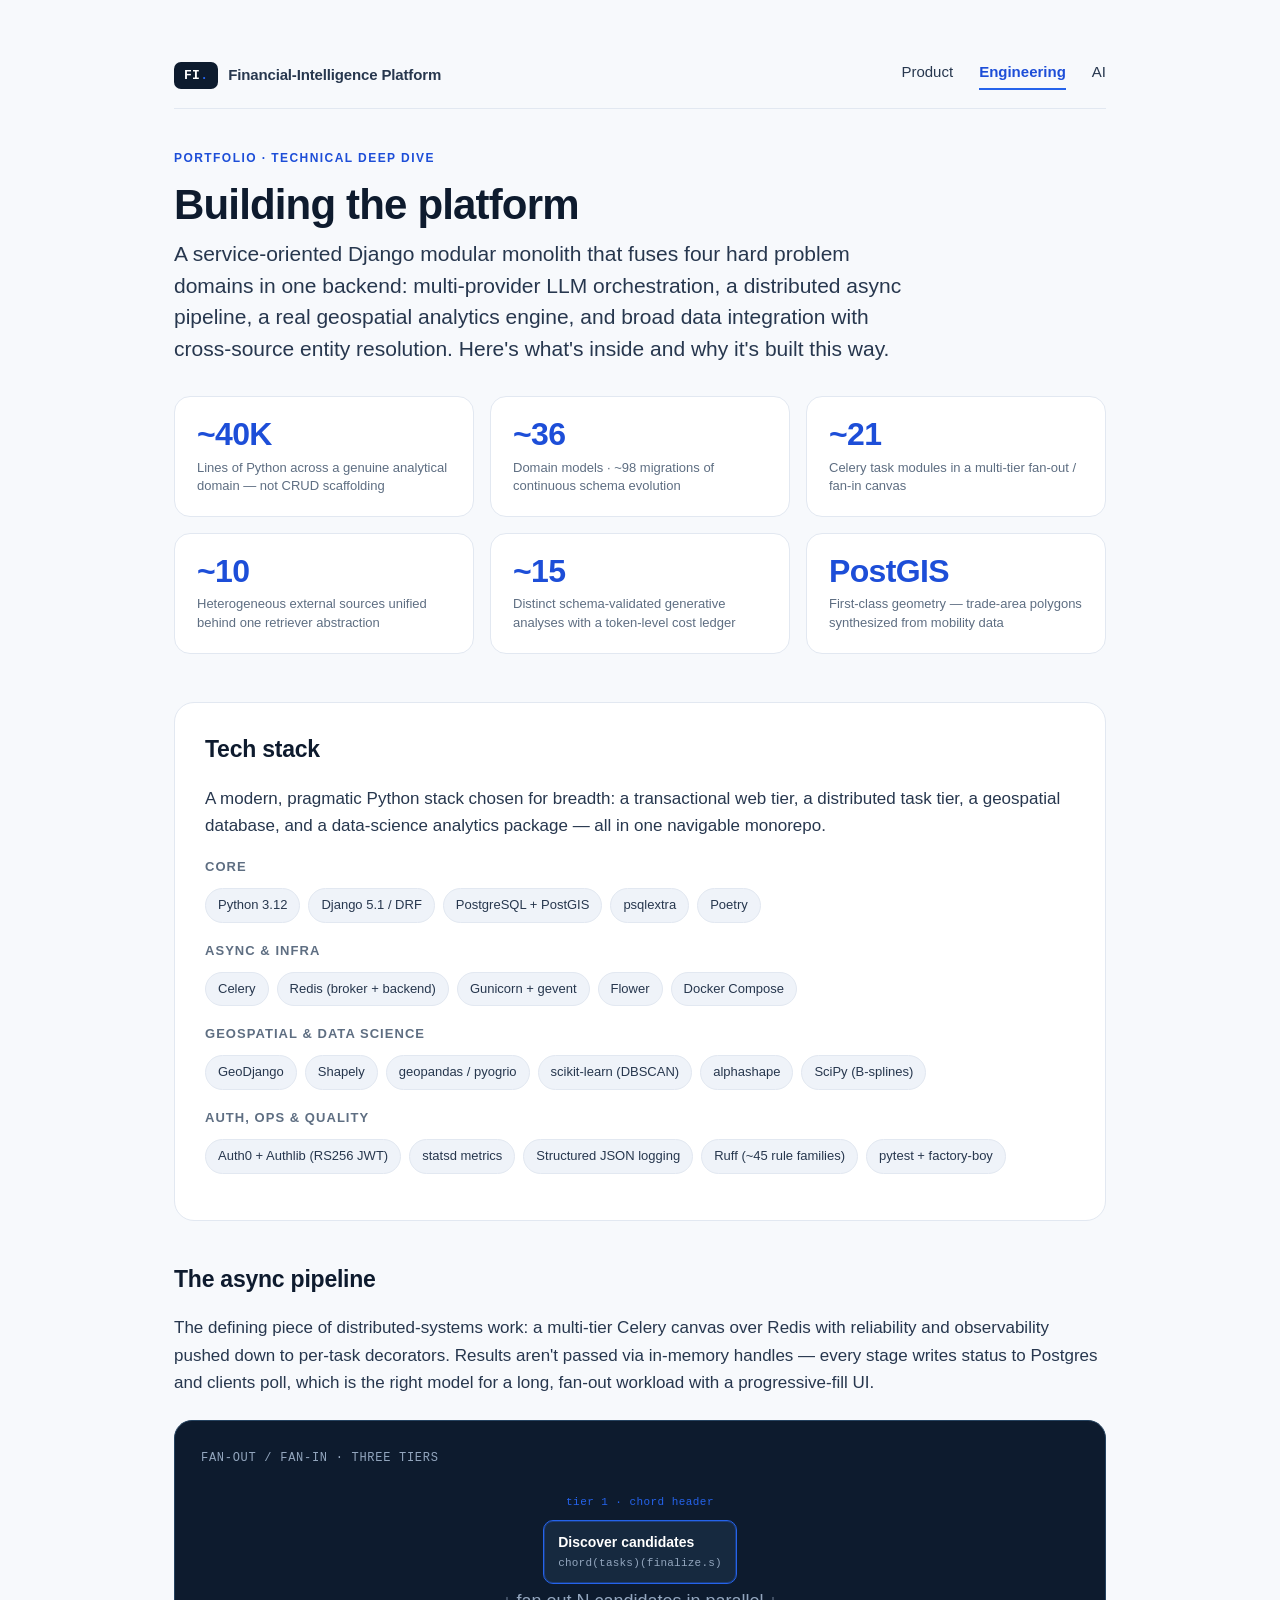
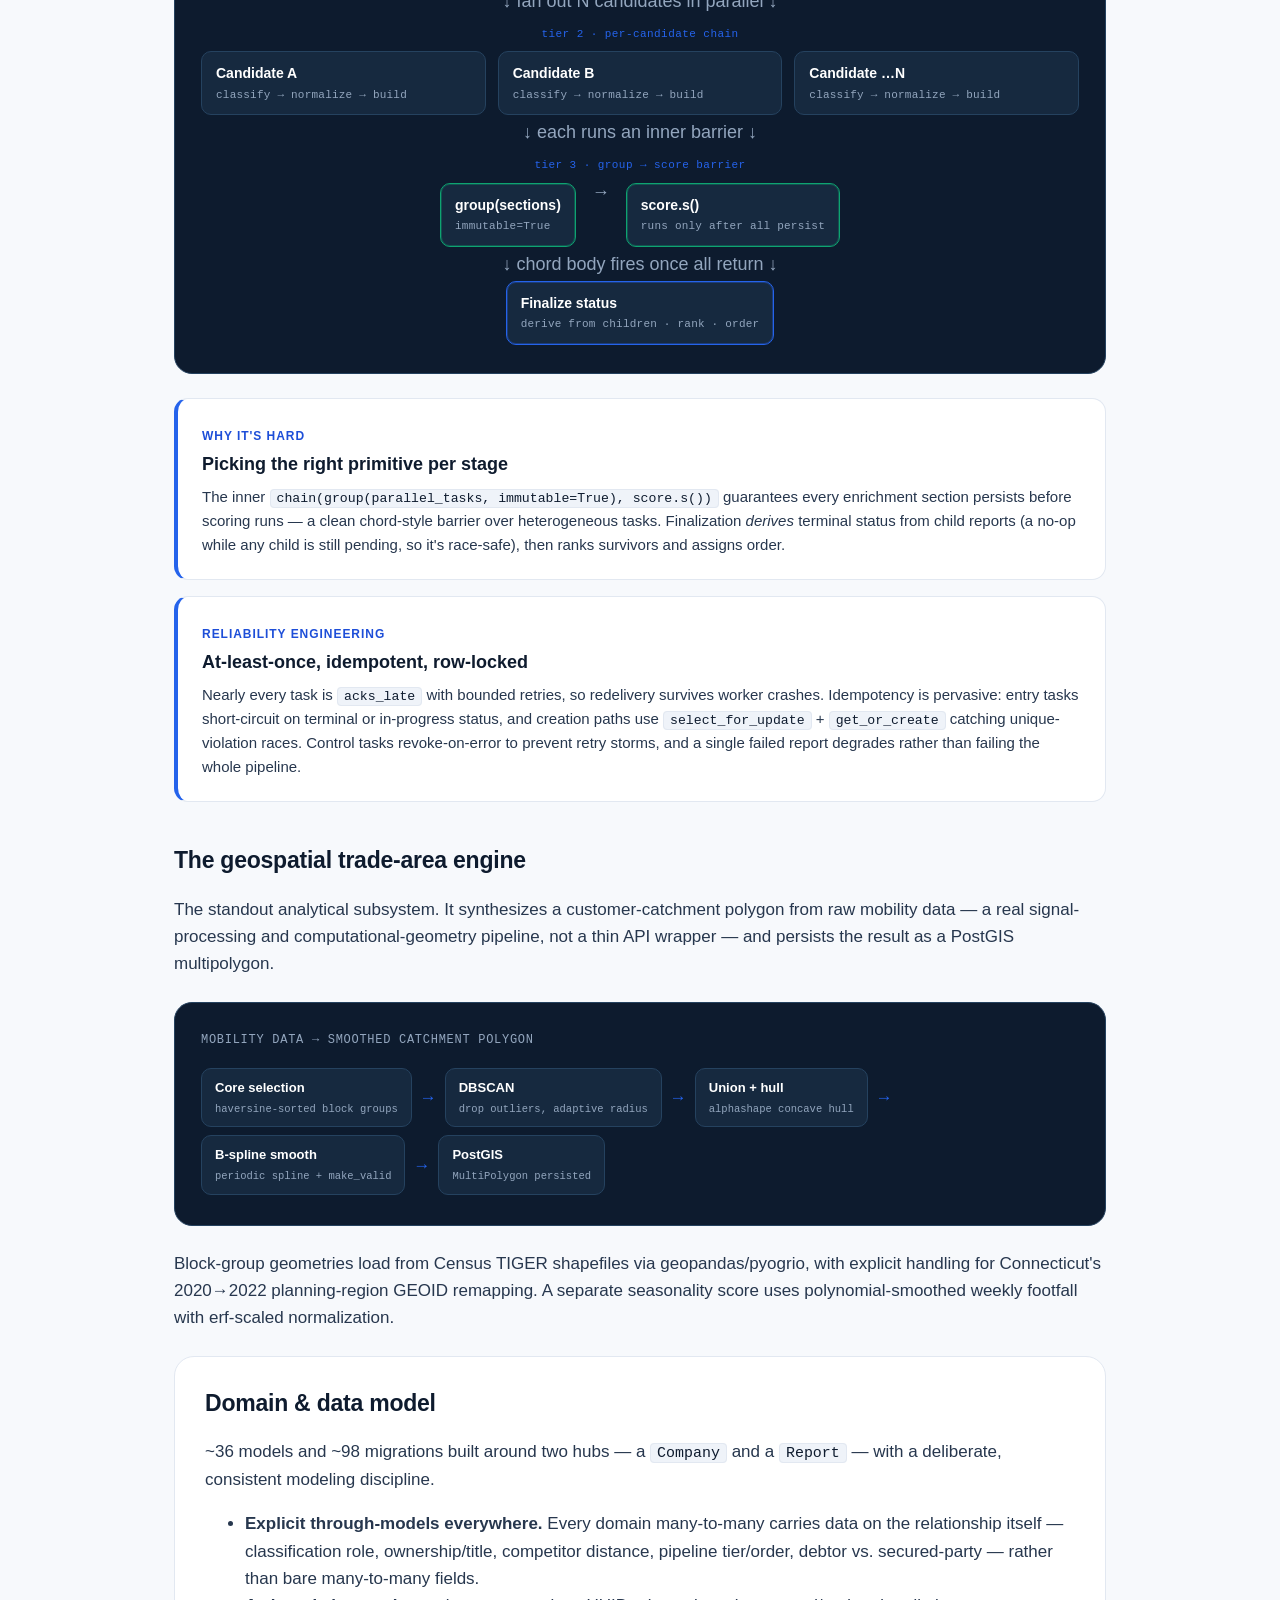
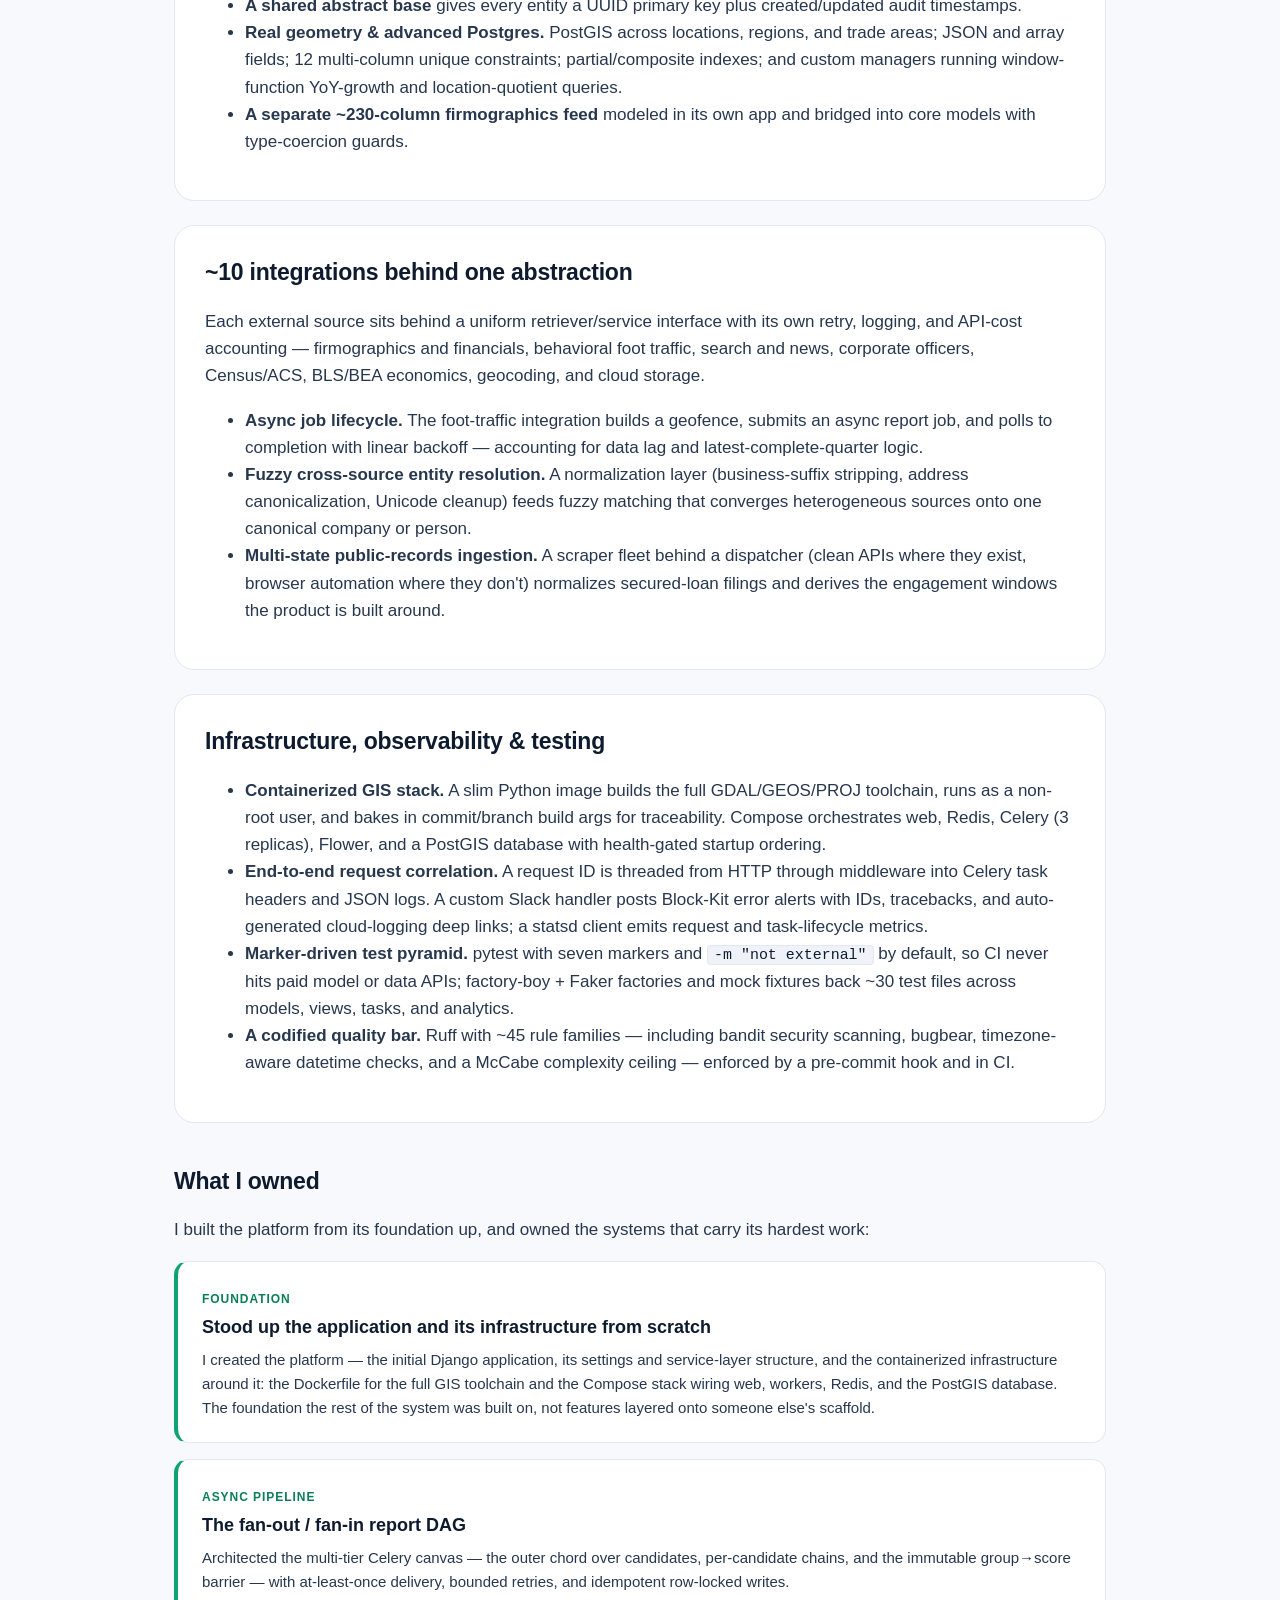
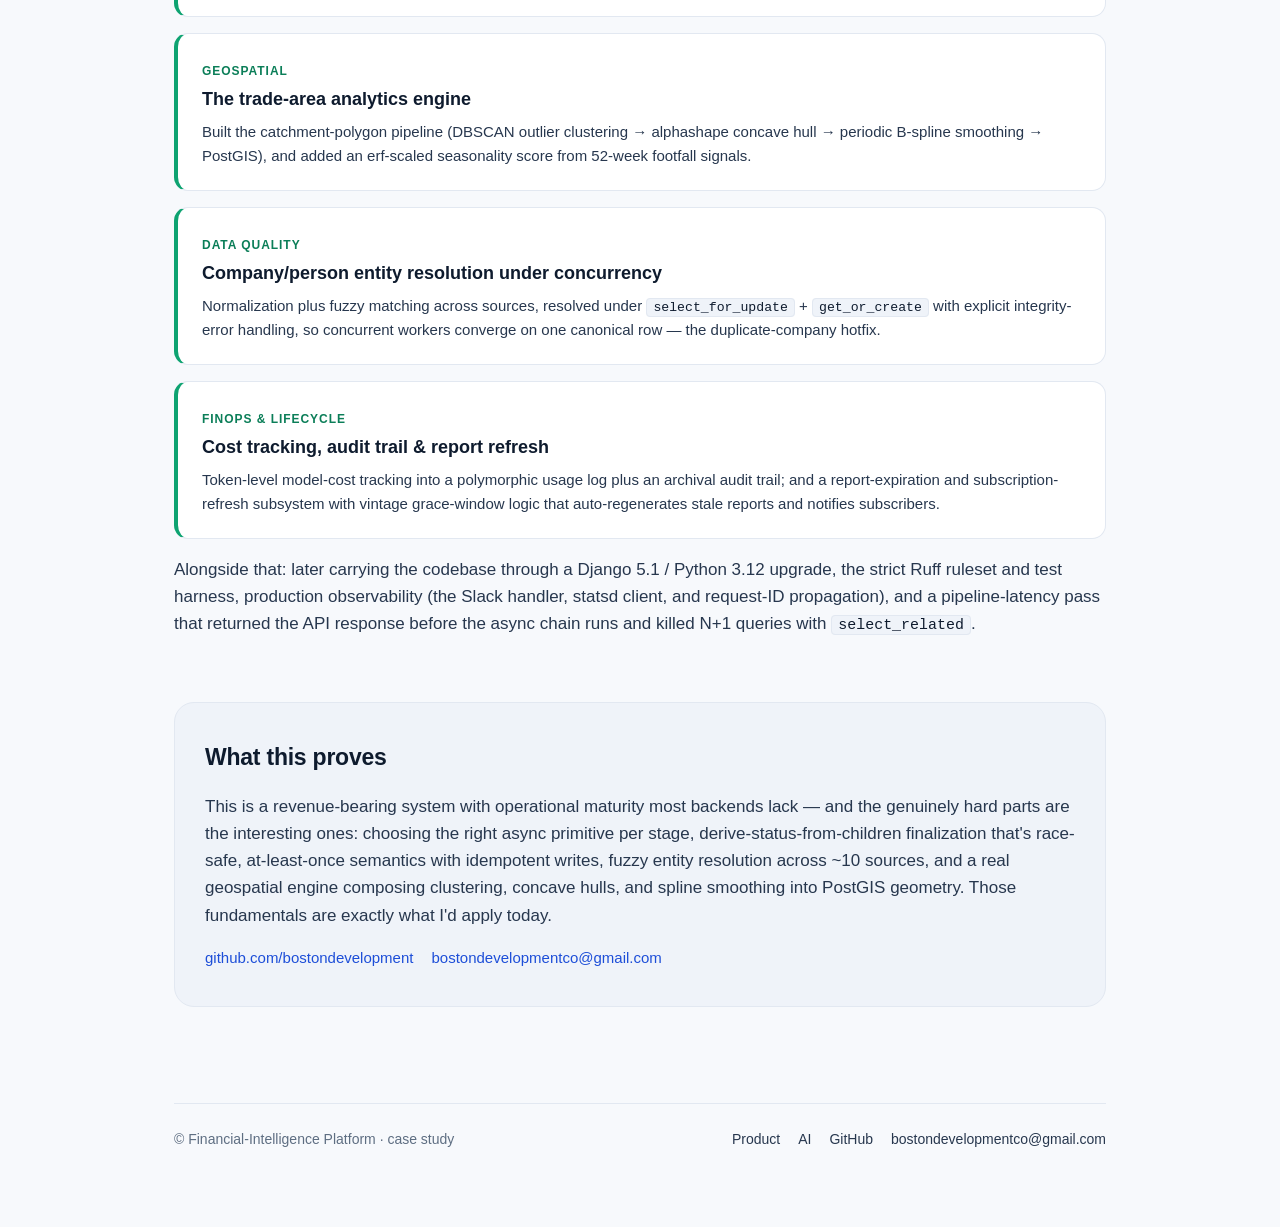
==== commit dde3d179: "Lead 'what I owned' with founding the app + Docker infra from scratch; soften defensive phrasing" ====
--- a/engineering.html
+++ b/engineering.html
@@ -319,9 +319,21 @@
       <section>
         <h2>What I owned</h2>
         <p>
-          These are the systems I built and owned, defensible from the commit
-          history:
-        </p>
+          I built the platform from its foundation up, and owned the systems
+          that carry its hardest work:
+        </p>
+        <div class="engine green">
+          <span class="engine-num">Foundation</span>
+          <h3>Stood up the application and its infrastructure from scratch</h3>
+          <p>
+            I created the platform — the initial Django application, its settings
+            and service-layer structure, and the containerized infrastructure
+            around it: the Dockerfile for the full GIS toolchain and the Compose
+            stack wiring web, workers, Redis, and the PostGIS database. The
+            foundation the rest of the system was built on, not features layered
+            onto someone else's scaffold.
+          </p>
+        </div>
         <div class="engine green">
           <span class="engine-num">Async pipeline</span>
           <h3>The fan-out / fan-in report DAG</h3>
@@ -362,11 +374,12 @@
           </p>
         </div>
         <p>
-          Alongside that: a Django 5.1 / Python 3.12 upgrade, the strict Ruff
-          ruleset and test harness, production observability (the Slack handler,
-          statsd client, and request-ID propagation), and a pipeline-latency pass
-          that returned the API response before the async chain runs and killed
-          N+1 queries with <code>select_related</code>.
+          Alongside that: later carrying the codebase through a Django 5.1 /
+          Python 3.12 upgrade, the strict Ruff ruleset and test harness,
+          production observability (the Slack handler, statsd client, and
+          request-ID propagation), and a pipeline-latency pass that returned the
+          API response before the async chain runs and killed N+1 queries with
+          <code>select_related</code>.
         </p>
       </section>
 
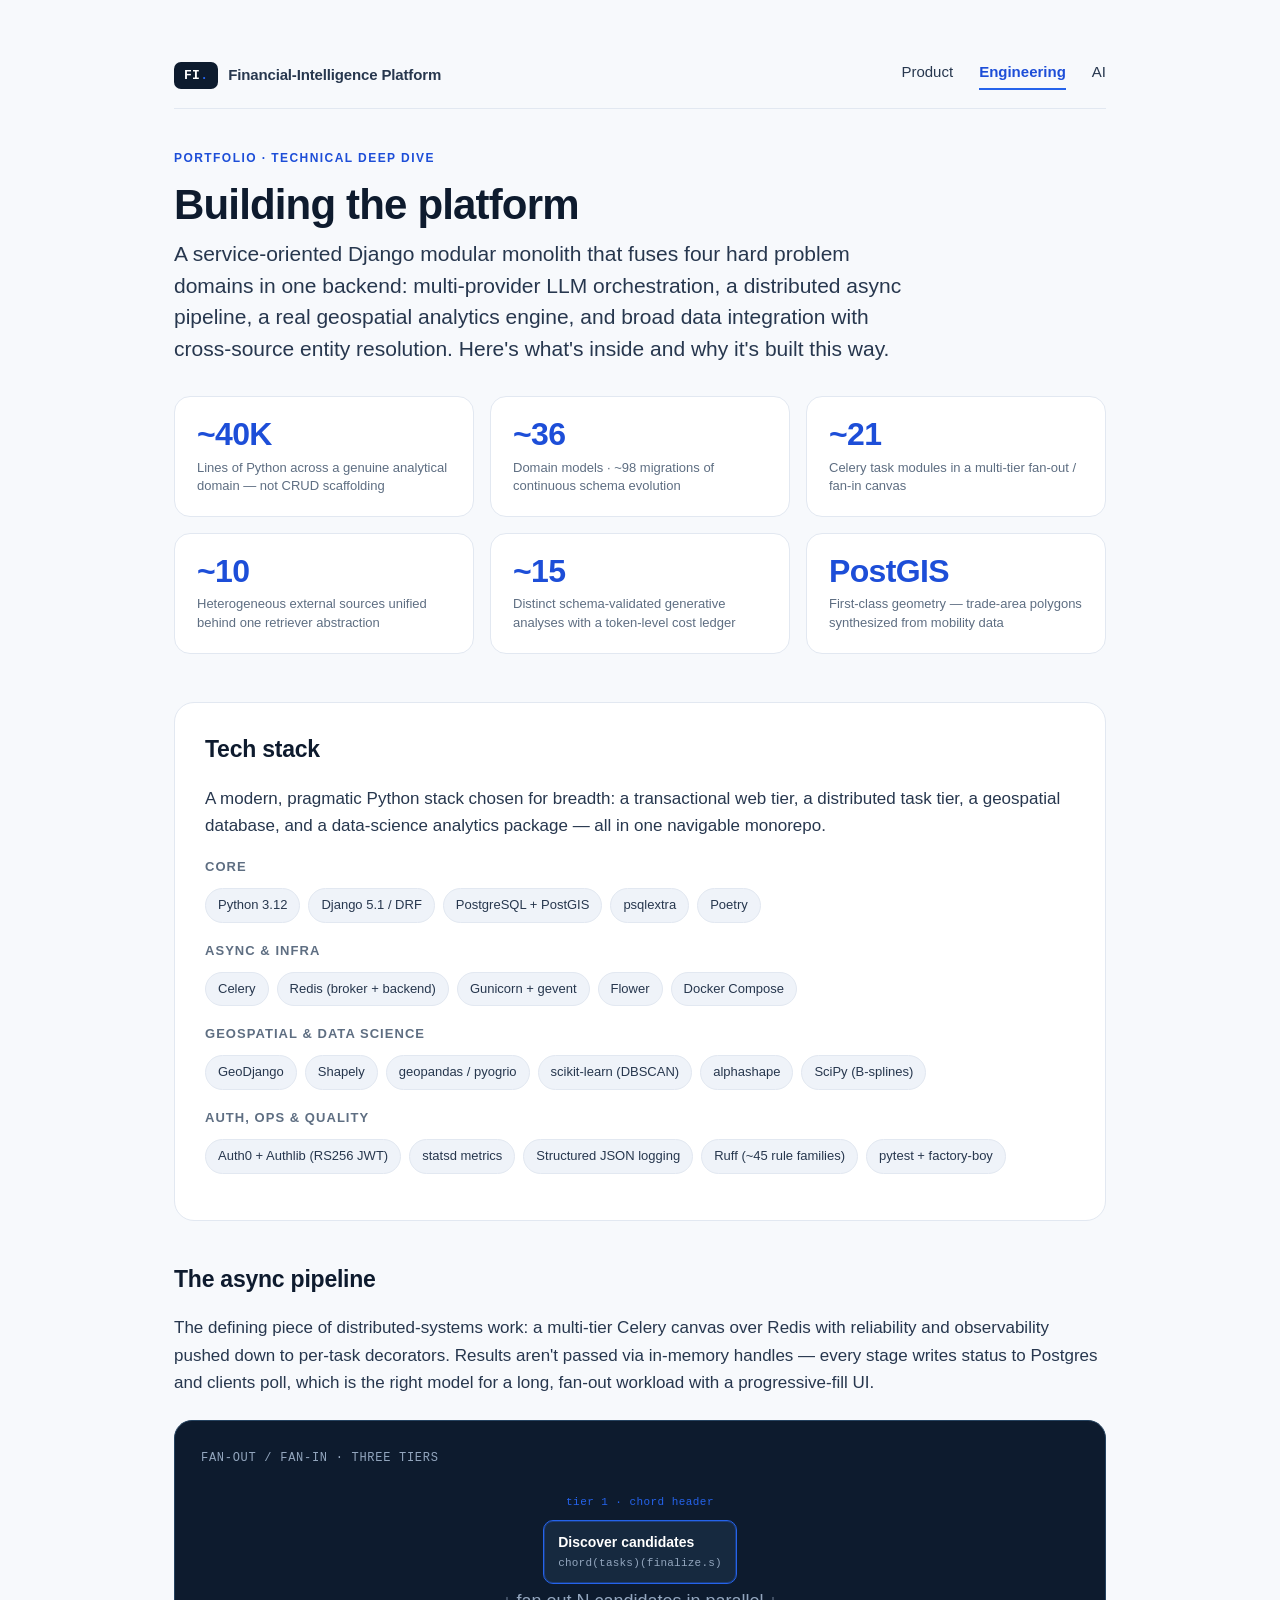
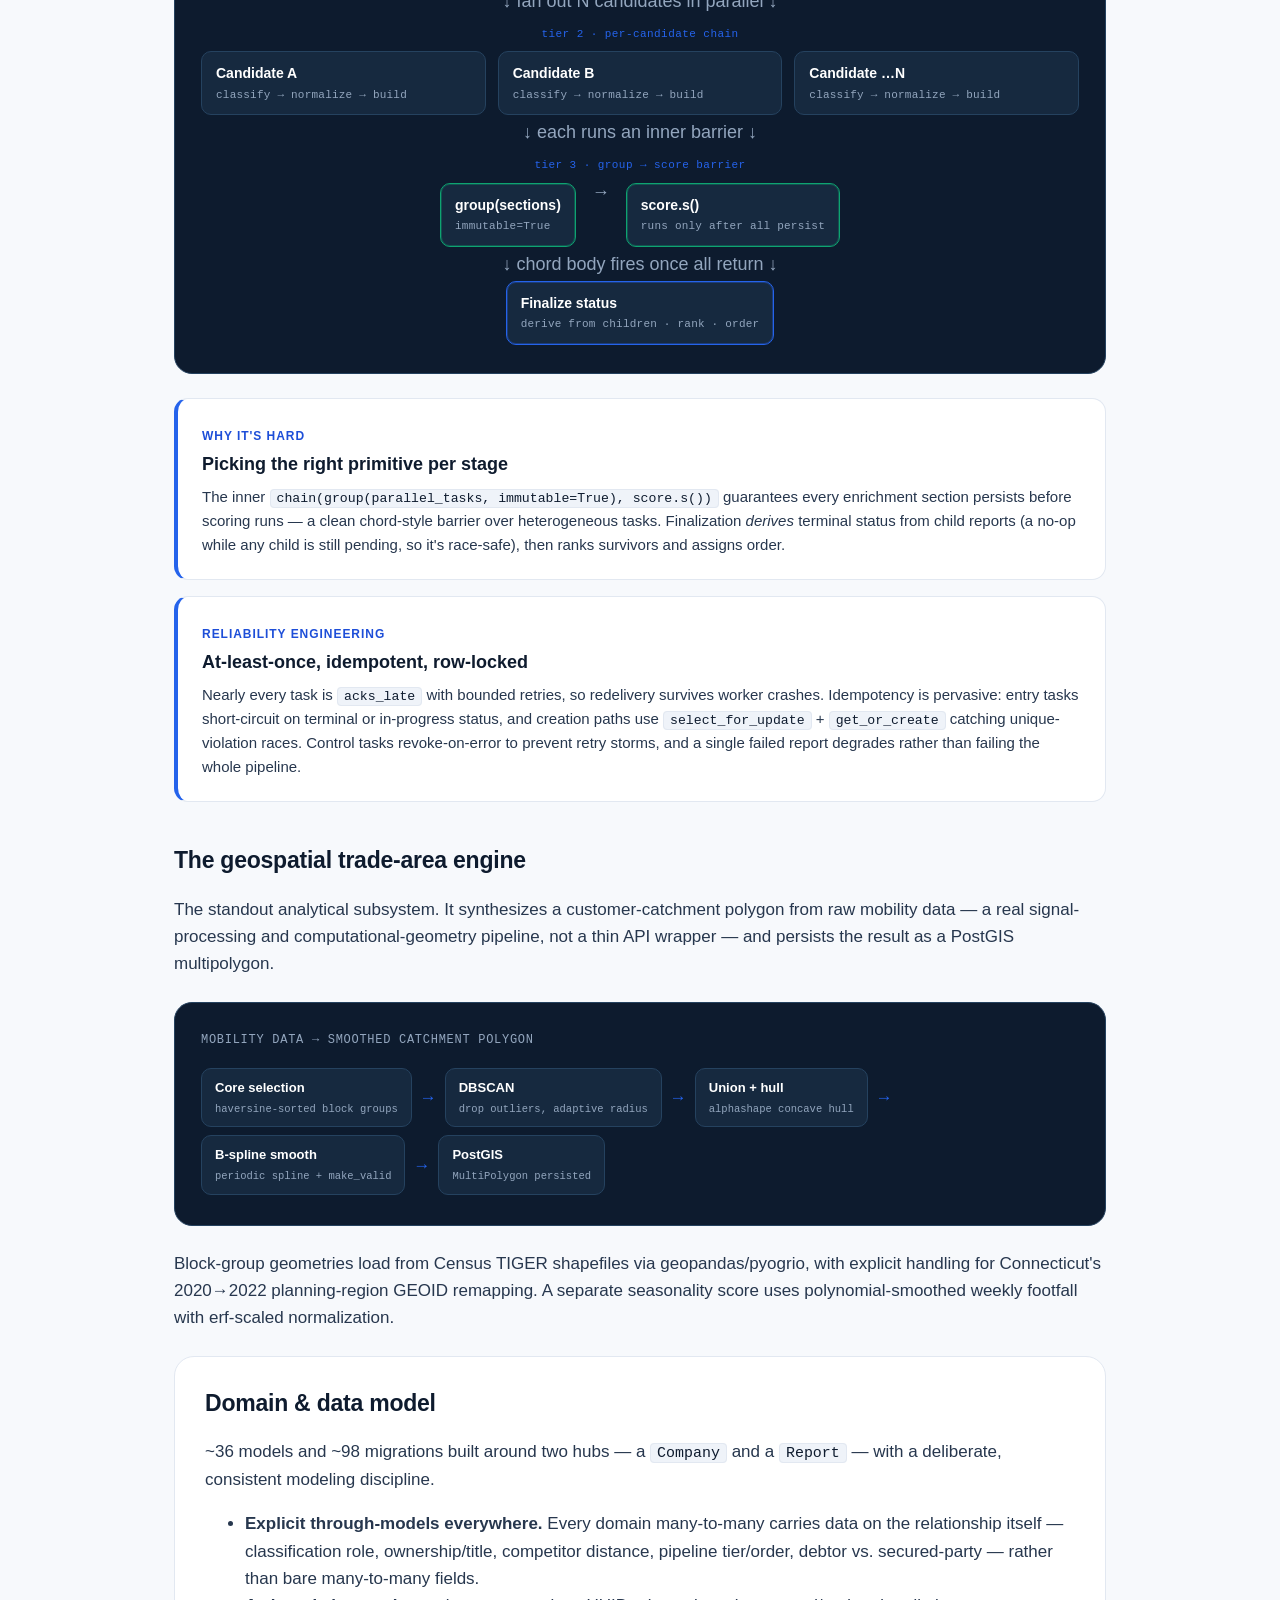
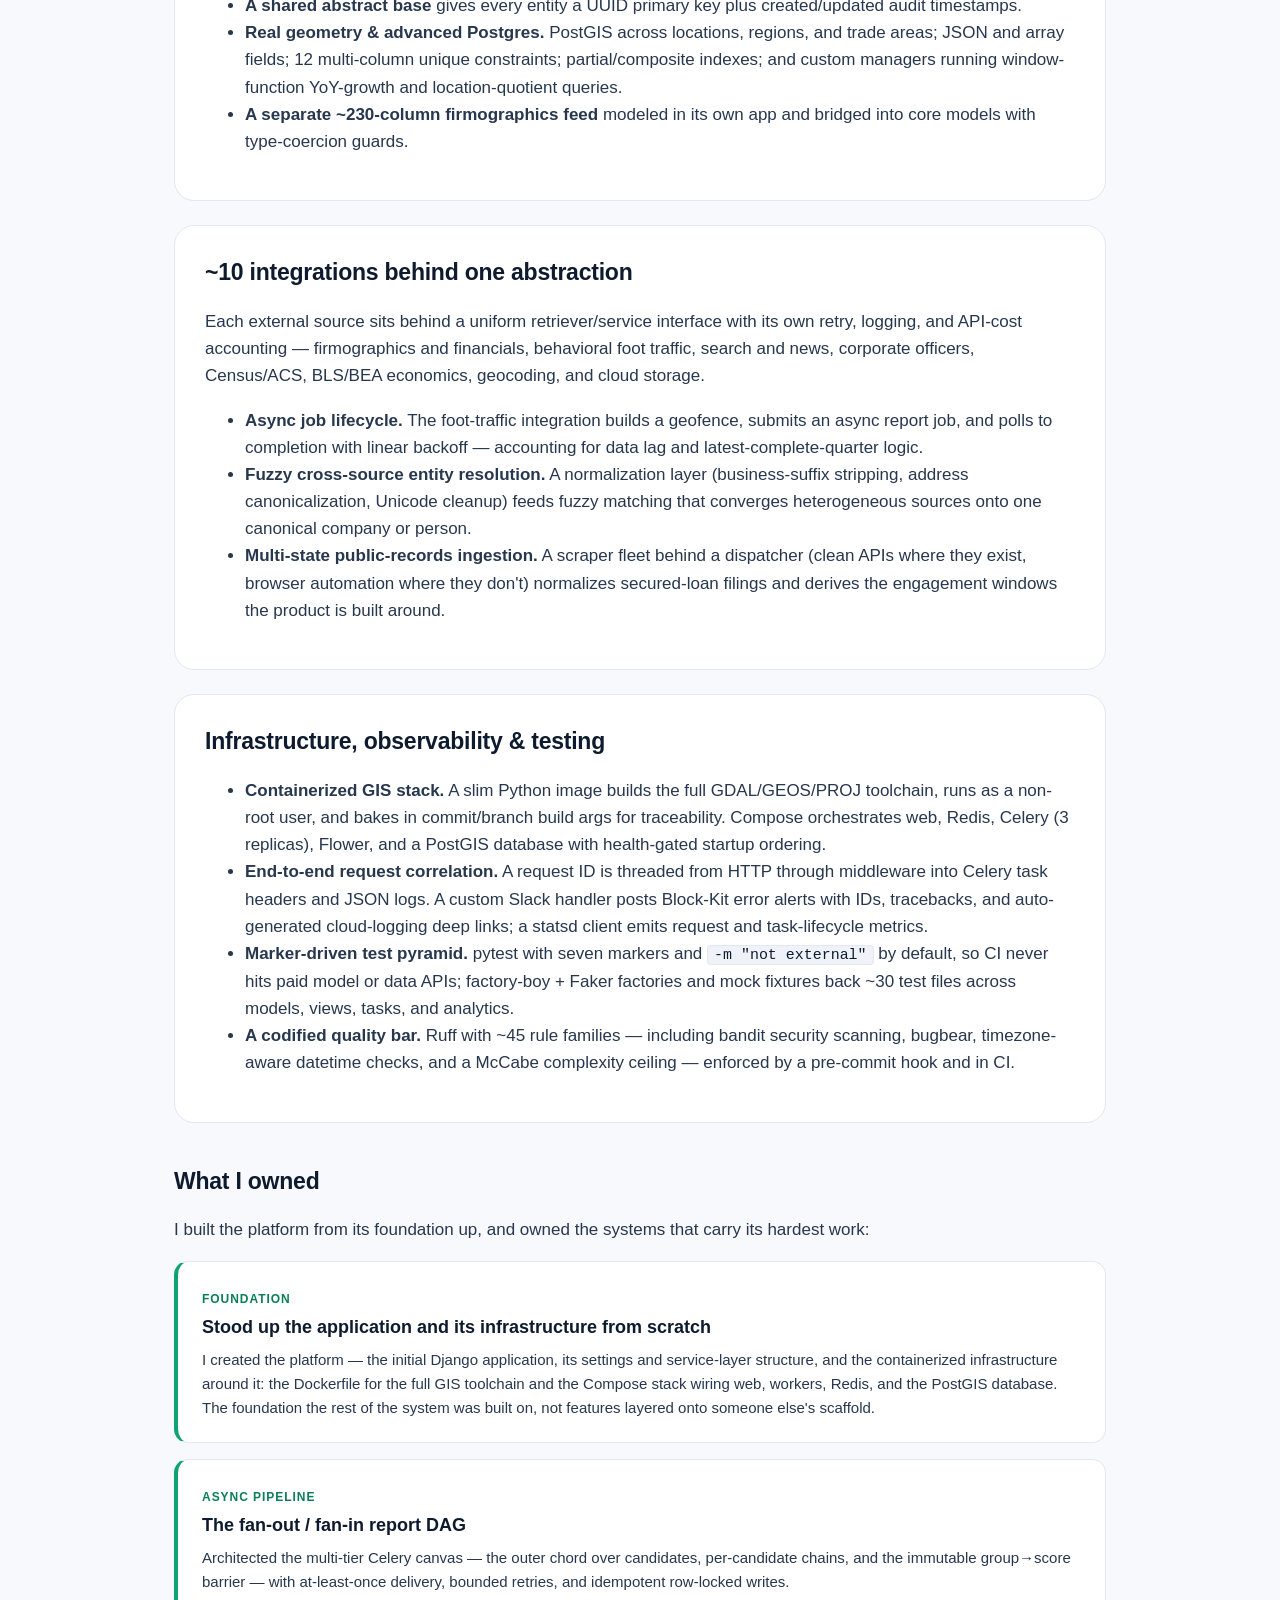
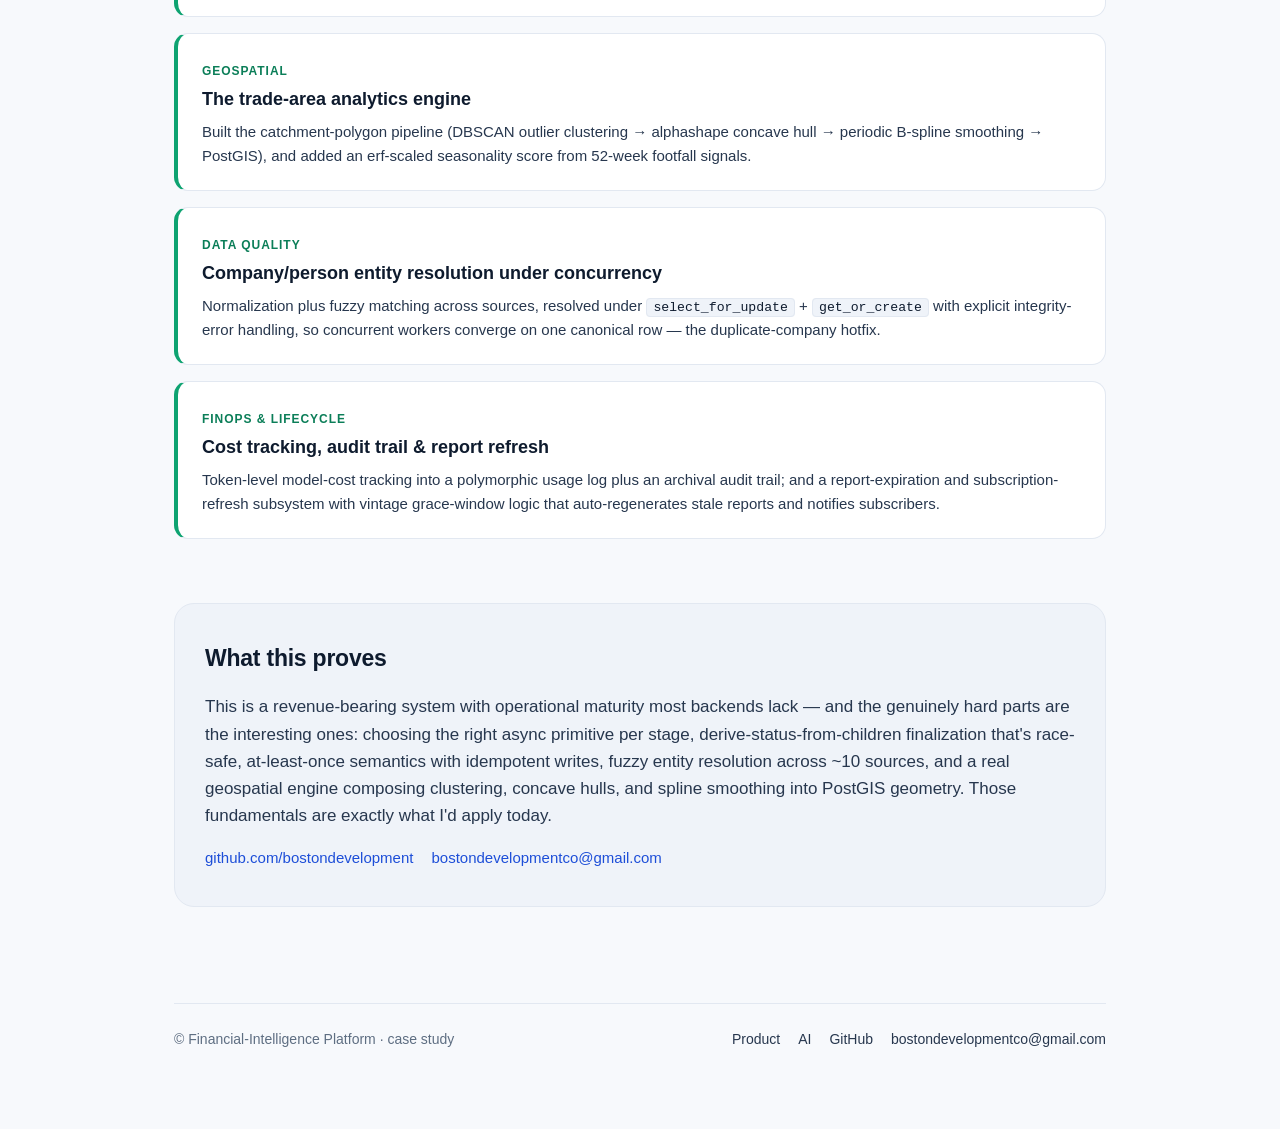
==== commit 3bce9656: "Remove catch-all minor-details paragraph from financial-site Co-Authored-By: Claude Opus 4.7 <norepl" ====
--- a/engineering.html
+++ b/engineering.html
@@ -373,14 +373,6 @@
             reports and notifies subscribers.
           </p>
         </div>
-        <p>
-          Alongside that: later carrying the codebase through a Django 5.1 /
-          Python 3.12 upgrade, the strict Ruff ruleset and test harness,
-          production observability (the Slack handler, statsd client, and
-          request-ID propagation), and a pipeline-latency pass that returned the
-          API response before the async chain runs and killed N+1 queries with
-          <code>select_related</code>.
-        </p>
       </section>
 
       <!-- Closing -------------------------------------------------------- -->
